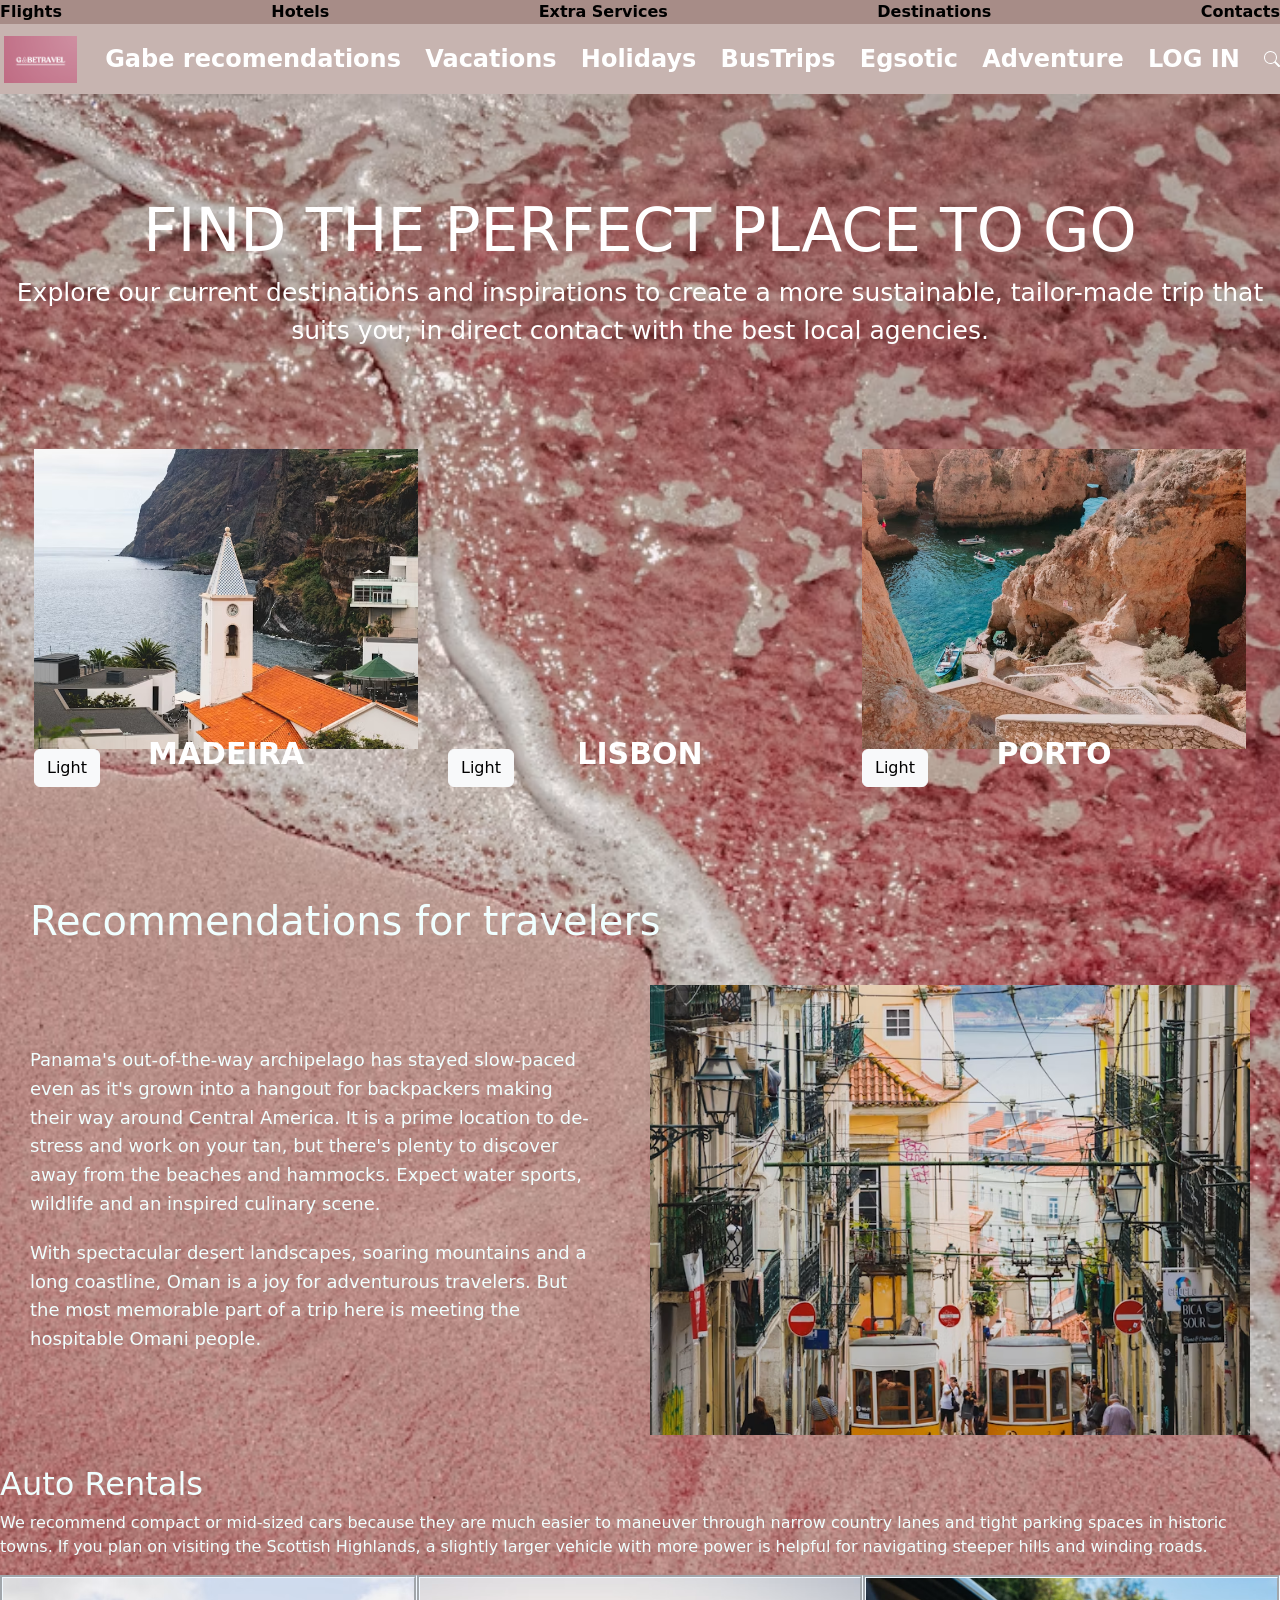
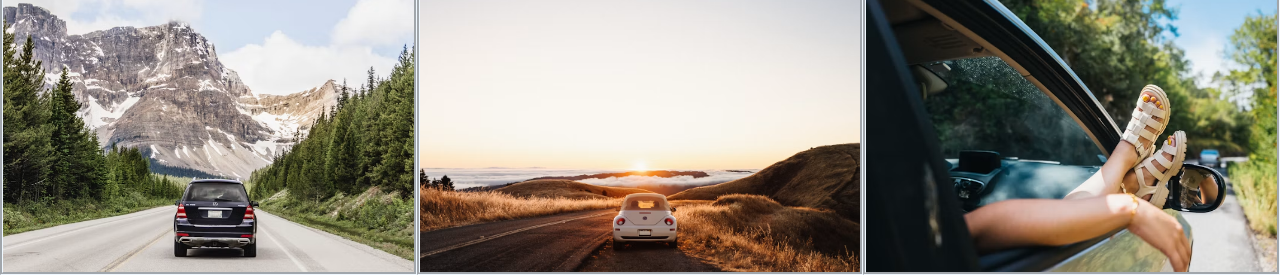
==== index.html @ c9b242aa "travel web" ====
<!DOCTYPE html>
<html lang="en">

<head>
    <meta charset="UTF-8">
    <meta name="viewport" content="width=device-width, initial-scale=1.0">

    <title>Document</title>

    <link rel="stylesheet" href="style.css">

    <link href="https://cdn.jsdelivr.net/npm/bootstrap@5.3.8/dist/css/bootstrap.min.css"
        rel="stylesheet"
        integrity="sha384-sRIl4kxILFvY47J16cr9ZwB07vP4J8+LH7qKQnuqkuIAvNWLzeN8tE5YBujZqJLB"
        crossorigin="anonymous">
</head>


<body>

    <!-- VIRŠUTINĖ JUOSTA -->
    <header>
        <div class="top-bar">
            <a href="#">Flights</a>
            <a href="#">Hotels</a>
            <a href="#">Extra Services</a>
            <a href="#">Destinations</a>
            <a href="#">Contacts</a>
        </div>
    </header>


    <!-- NAVIGACIJA -->
    <nav class="navigation">

        <a href="index.html">
            <img src="images/TravelLogo.png"
                alt="Logotipas GabeTravel"
                class="logotipas">
        </a>

        <a href="#">Gabe recomendations</a>
        <a href="#">Vacations</a>
        <a href="#">Holidays</a>
        <a href="#">BusTrips</a>
        <a href="#">Egsotic</a>
        <a href="#">Adventure</a>
        <a href="login.html">LOG IN</a>

        <svg xmlns="http://www.w3.org/2000/svg"
            width="16"
            height="16"
            fill="white"
            class="bi bi-search"
            viewBox="0 0 16 16">

            <path d="M11.742 10.344a6.5 6.5 0 1 0-1.397 1.398h-.001q.044.06.098.115l3.85 3.85a1 1 0 0 0 1.415-1.414l-3.85-3.85a1 1 0 0 0-.115-.1zM12 6.5a5.5 5.5 0 1 1-11 0 5.5 5.5 0 0 1 11 0" />

        </svg>

    </nav>


    <main>

        <!-- PAGRINDINIS TEKSTAS -->
        <div class="first_text">

            <h1>FIND THE PERFECT PLACE TO GO</h1>

            <p>
                Explore our current destinations and inspirations to create
                a more sustainable, tailor-made trip that suits you,
                in direct contact with the best local agencies.
            </p>

        </div>


        <!-- DESTINATIONS -->
        <div class="destinations">


            <!-- MADEIRA -->
            <div class="pic">

                <div class="image_box">

                    <img src="images/madeira.jpg" alt="Madeira">

                    <p class="pic_text">
                        MADEIRA
                    </p>

                </div>

                <button type="button" class="btn btn-light">
                    Light
                </button>

            </div>


            <!-- LISBON -->
            <div class="pic">

                <div class="image_box">

                    <iframe
                        src="https://www.youtube.com/embed/IelAh8CFAQM?si=Nivi1lLhihFVBzq_"
                        title="YouTube video player"
                        frameborder="0"
                        allow="accelerometer; autoplay; clipboard-write; encrypted-media; gyroscope; picture-in-picture; web-share"
                        referrerpolicy="strict-origin-when-cross-origin"
                        allowfullscreen>
                    </iframe>

                    <p class="pic_text">
                        LISBON
                    </p>

                </div>

                <button type="button" class="btn btn-light">
                    Light
                </button>

            </div>


            <!-- PORTO -->
            <div class="pic">

                <div class="image_box">

                    <img src="images/portugal.jpg" alt="Porto">

                    <p class="pic_text">
                        PORTO
                    </p>

                </div>

                <button type="button" class="btn btn-light">
                    Light
                </button>

            </div>

        </div>


        <!-- RECOMMENDATIONS -->
        <div class="recomendations">

            <h2>Recommendations for travelers</h2>

            <div class="recomendations_content">

                <div class="recomendations_text">

                    <p>
                        Panama's out-of-the-way archipelago has stayed slow-paced
                        even as it's grown into a hangout for backpackers making
                        their way around Central America. It is a prime location
                        to de-stress and work on your tan, but there's plenty to
                        discover away from the beaches and hammocks. Expect water
                        sports, wildlife and an inspired culinary scene.
                    </p>

                    <p>
                        With spectacular desert landscapes, soaring mountains
                        and a long coastline, Oman is a joy for adventurous
                        travelers. But the most memorable part of a trip here
                        is meeting the hospitable Omani people.
                    </p>

                </div>

                <img src="images/lisbon.jpg" alt="Lisbon">

            </div>

        </div>


        <!-- AUTO RENTALS -->
        <div class="autorent">

            <div class="autorent_text">

                <h2>Auto Rentals</h2>

                <p>
                    We recommend compact or mid-sized cars because they are
                    much easier to maneuver through narrow country lanes and
                    tight parking spaces in historic towns. If you plan on
                    visiting the Scottish Highlands, a slightly larger vehicle
                    with more power is helpful for navigating steeper hills
                    and winding roads.
                </p>

            </div>


            <div class="autorent_image">

                <img class="rentimg"
                    src="images/carr.jpg"
                    alt="Rental car">

                <img class="rentimg"
                    src="images/car2.jpg"
                    alt="Rental car">

                <img class="rentimg"
                    src="images/car 3.jpg"
                    alt="Rental car">

            </div>

        </div>

    </main>


    <!-- BOOTSTRAP JAVASCRIPT -->
    <script
        src="https://cdn.jsdelivr.net/npm/@popperjs/core@2.11.8/dist/umd/popper.min.js"
        integrity="sha384-I7E8VVD/ismYTF4hNIPjVp/Zjvgyol6VFvRkX/vR+Vc4jQkC+hVqc2pM8ODewa9r"
        crossorigin="anonymous">
    </script>

    <script
        src="https://cdn.jsdelivr.net/npm/bootstrap@5.3.8/dist/js/bootstrap.min.js"
        integrity="sha384-G/EV+4j2dNv+tEPo3++6LCgdCROaejBqfUeNjuKAiuXbjrxilcCdDz6ZAVfHWe1Y"
        crossorigin="anonymous">
    </script>

</body>

</html>
---- style.css ----
.top-bar {
  background-color: rgb(167, 140, 135);
  display: flex;
  justify-content: space-between;
}

.top-bar a {
  color: black;
  font-weight: 600;
  text-decoration: none;
}

.navigation {
  background-color: rgb(199, 180, 176);
  display: flex;
  justify-content: space-between;
  width: 100%;
  height: 70px;
  align-items: center;
}

.navigation a {
  color: white;
  font-weight: 600;
  text-decoration: none;
  font-size: 24px;
}

.navigation .logotipas {
  height: 55px;
  padding: 4px;
}

main {
  min-height: 1000px;
  position: relative;
  overflow: hidden;
  background-image: url("images/beach.jpg");
  background-size: cover;
  background-position: center;
  background-repeat: no-repeat;
}
main main::before {
  content: "";
  position: absolute;
  inset: 0;
  background-color: rgba(0, 0, 0, 0.2);
  z-index: 0;
}
main .first_text {
  position: relative;
  z-index: 2;
  text-align: center;
  padding-top: 100px;
}
main .first_text h1 {
  color: white;
  font-size: 60px;
}
main .first_text p {
  color: white;
  font-size: 25px;
}

.destinations {
  position: relative;
  z-index: 2;
  display: flex;
  justify-content: center;
  gap: 30px;
  margin-top: 100px;
}
.destinations .pic {
  position: relative;
  width: 30%;
  overflow: hidden;
}
.destinations .pic img, .destinations iframe {
  width: 100%;
  height: 300px;
  -o-object-fit: cover;
     object-fit: cover;
  display: block;
}
.destinations .pic_text {
  position: absolute;
  top: 90%;
  left: 50%;
  transform: translate(-50%, -50%);
  color: white;
  font-size: 30px;
  font-weight: bold;
  margin: 0;
}
.destinations .buttondest {
  color: azure;
}

.recomendations {
  padding: 30px;
  margin-top: 80px;
}
.recomendations h2 {
  font-size: 40px;
  margin-bottom: 40px;
  color: azure;
}
.recomendations .recomendations_content {
  display: flex;
  align-items: center;
  gap: 60px;
}
.recomendations .recomendations_content .recomendations_text {
  flex: 1;
}
.recomendations .recomendations_content .recomendations_text p {
  font-size: 18px;
  line-height: 1.6;
  margin-bottom: 20px;
  color: azure;
}
.recomendations .recomendations_content img {
  width: 600px;
  height: 450px;
  -o-object-fit: cover;
     object-fit: cover;
}

.autorent {
  display: flex;
  flex-direction: column;
}
.autorent .autorent_image {
  display: flex;
}
.autorent .rentimg {
  width: 100%;
  height: 300px;
  -o-object-fit: cover;
     object-fit: cover;
  display: block;
  border-color: aliceblue;
  border-style: groove;
}
.autorent .autorent_text {
  color: azure;
}/*# sourceMappingURL=style.css.map */
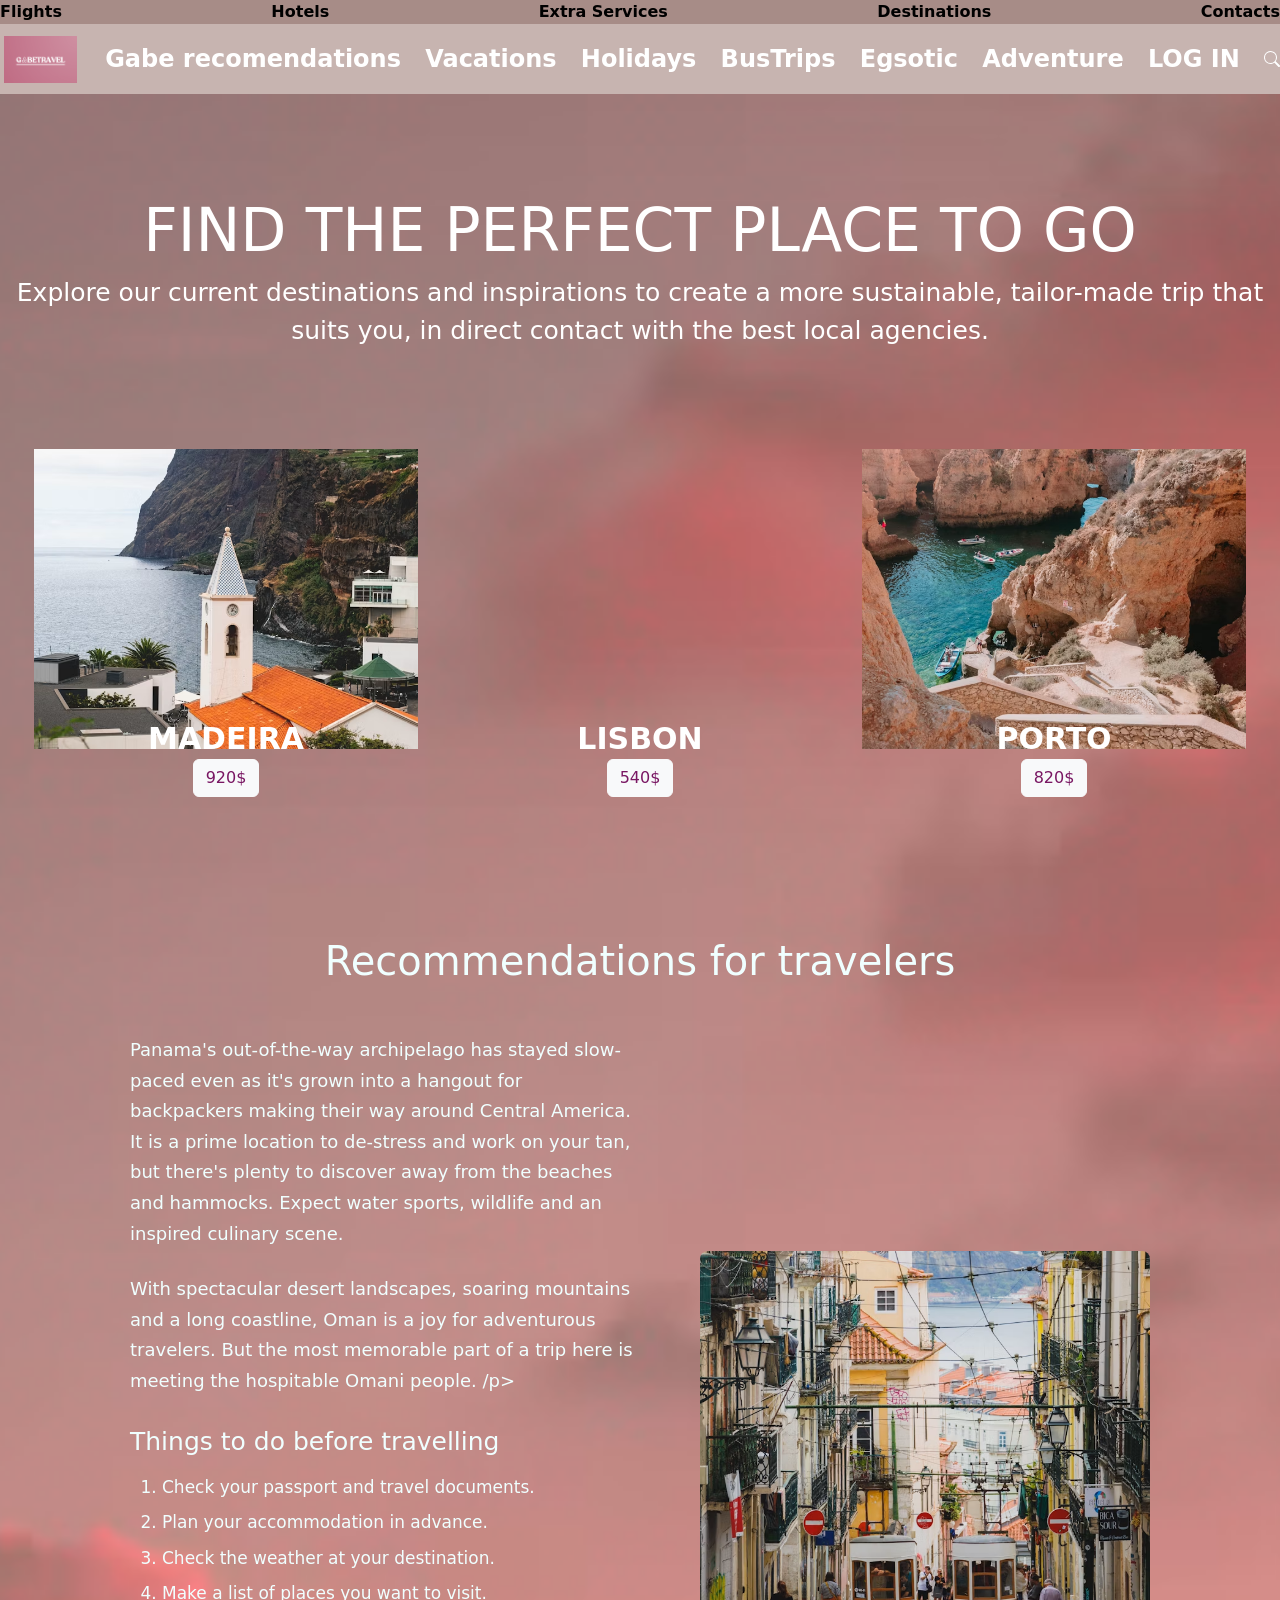
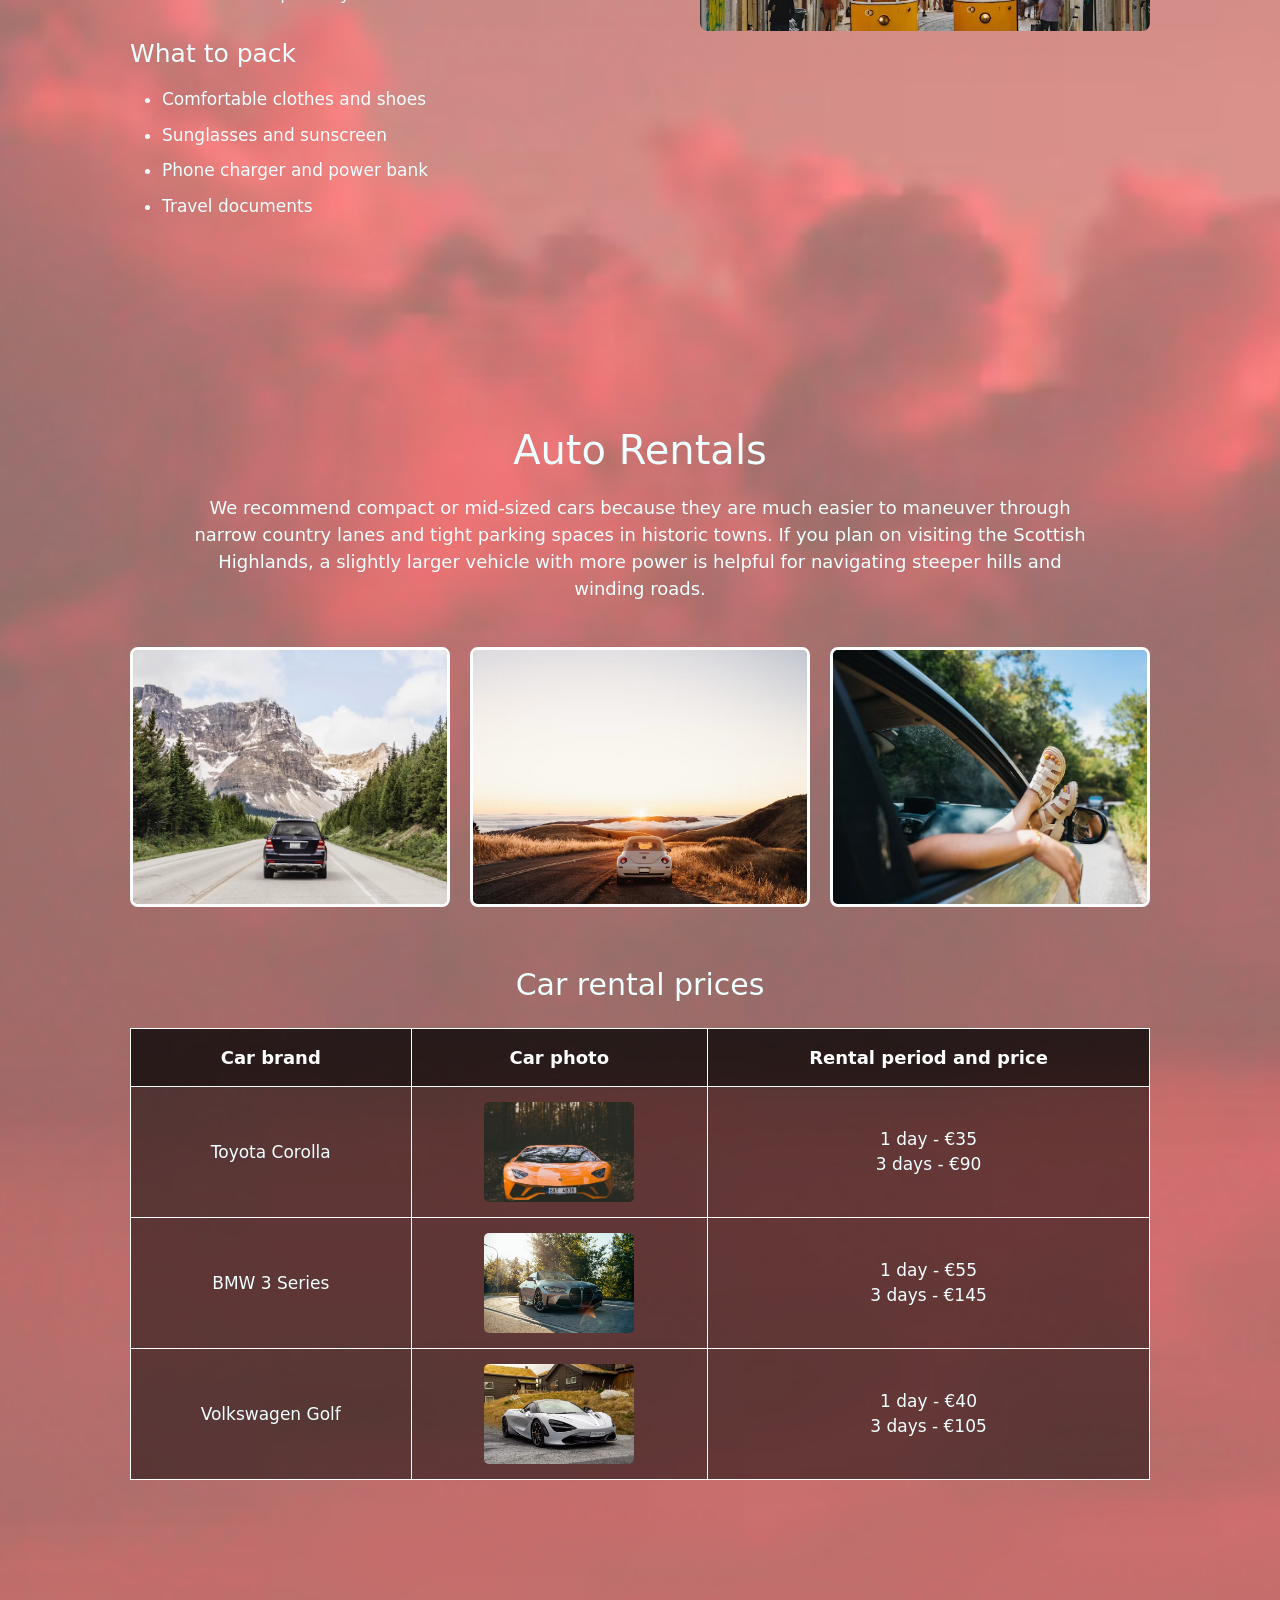
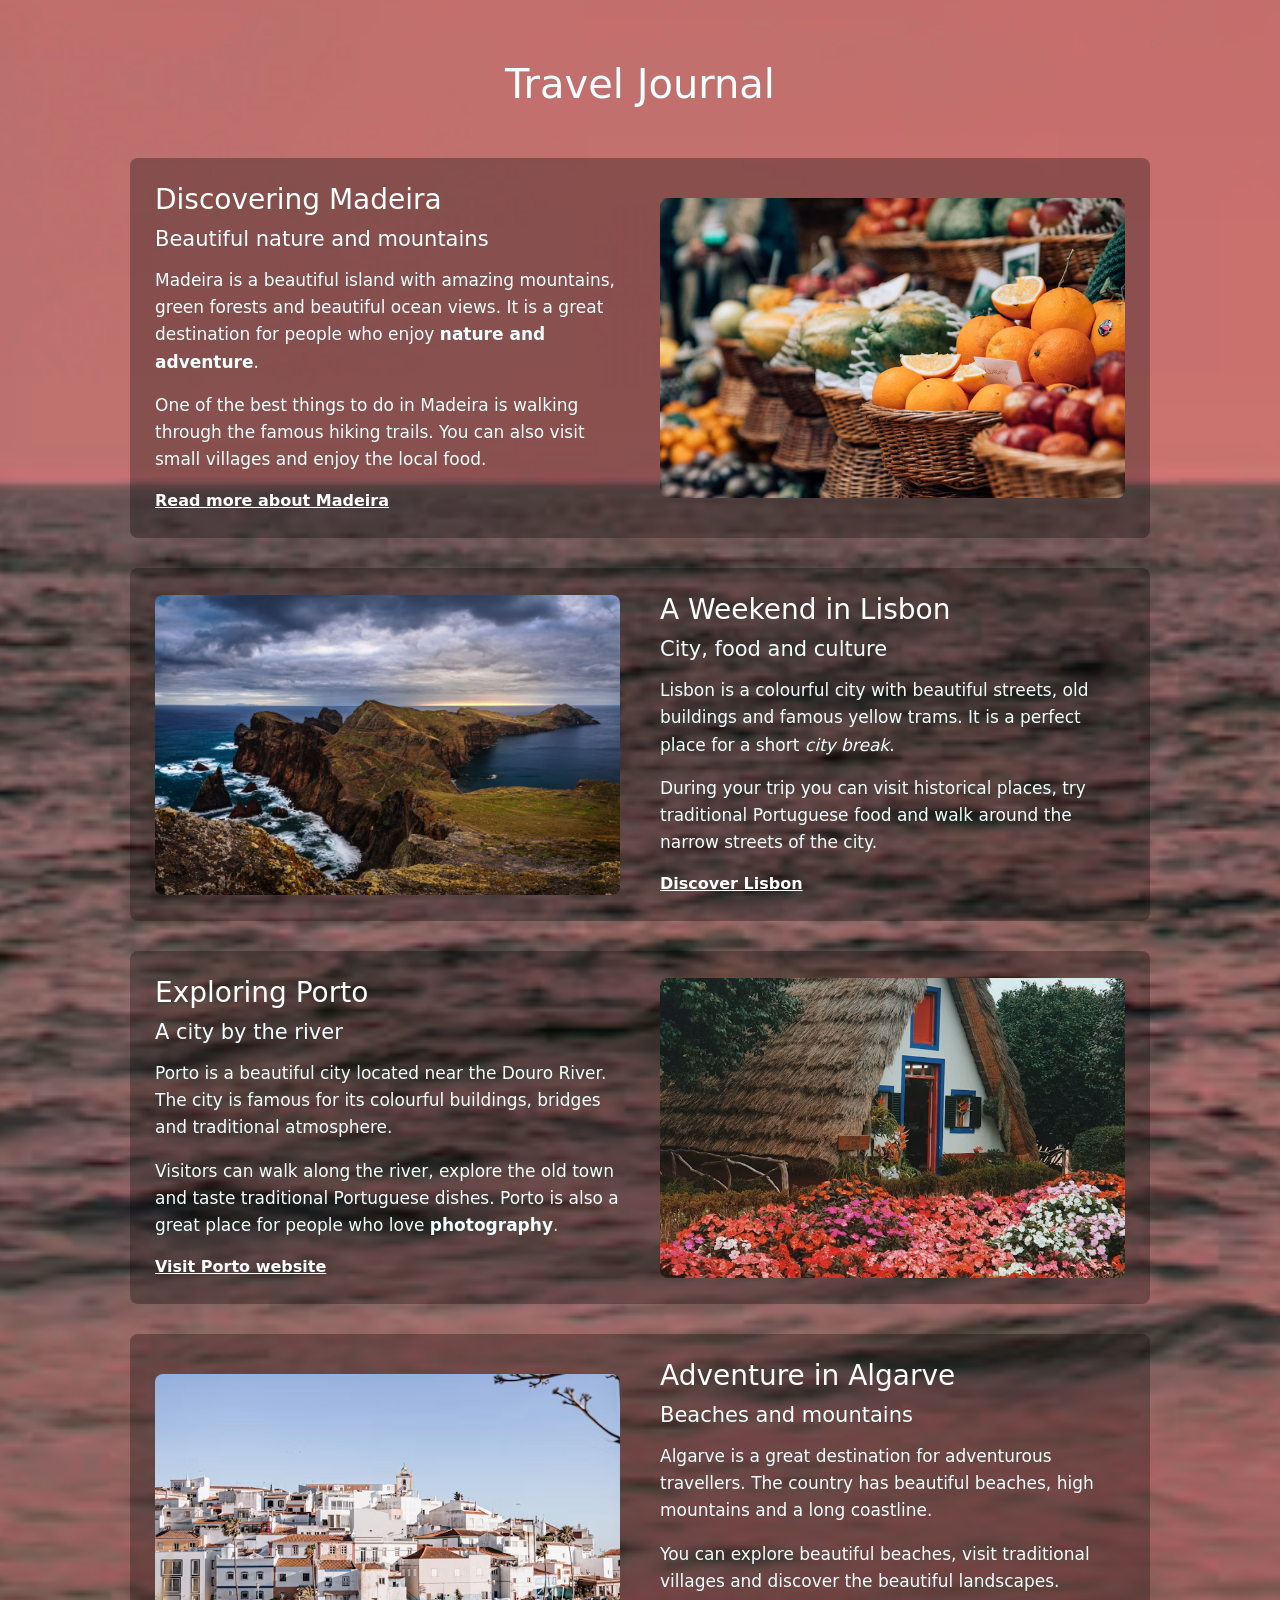
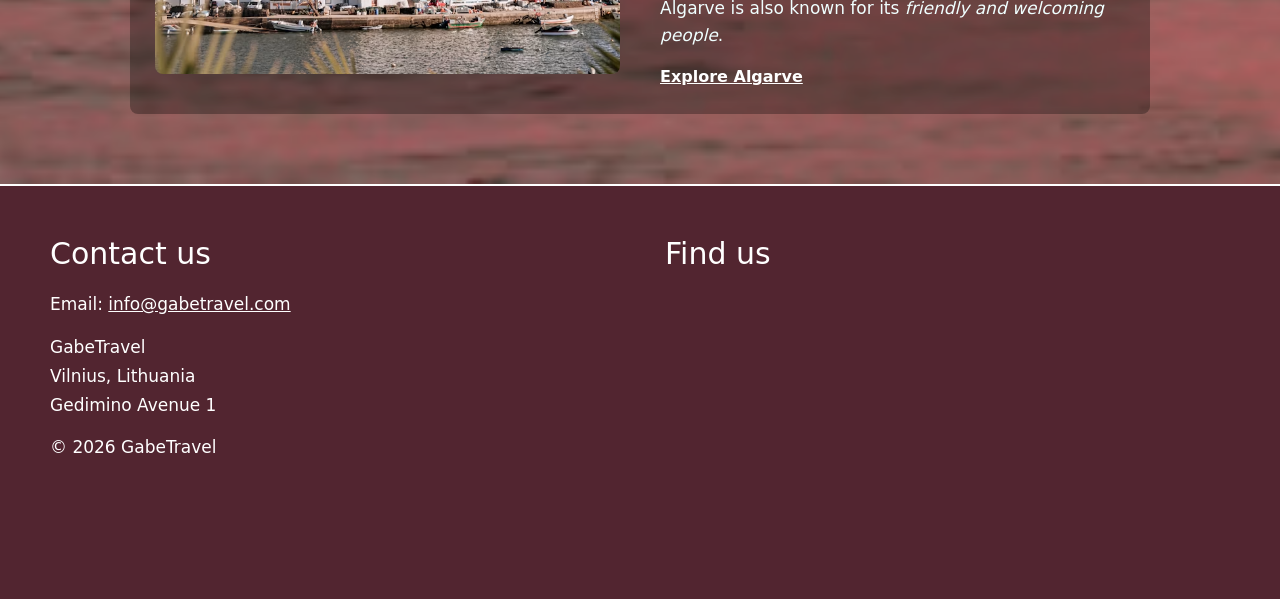
==== commit 13cf332d: "new project traver" ====
--- a/index.html
+++ b/index.html
@@ -1,24 +1,17 @@
 <!DOCTYPE html>
 <html lang="en">
-
 <head>
     <meta charset="UTF-8">
     <meta name="viewport" content="width=device-width, initial-scale=1.0">
-
     <title>Document</title>
-
     <link rel="stylesheet" href="style.css">
-
     <link href="https://cdn.jsdelivr.net/npm/bootstrap@5.3.8/dist/css/bootstrap.min.css"
         rel="stylesheet"
         integrity="sha384-sRIl4kxILFvY47J16cr9ZwB07vP4J8+LH7qKQnuqkuIAvNWLzeN8tE5YBujZqJLB"
         crossorigin="anonymous">
 </head>
 
-
 <body>
-
-    <!-- VIRŠUTINĖ JUOSTA -->
     <header>
         <div class="top-bar">
             <a href="#">Flights</a>
@@ -29,10 +22,7 @@
         </div>
     </header>
 
-
-    <!-- NAVIGACIJA -->
     <nav class="navigation">
-
         <a href="index.html">
             <img src="images/TravelLogo.png"
                 alt="Logotipas GabeTravel"
@@ -55,57 +45,34 @@
             viewBox="0 0 16 16">
 
             <path d="M11.742 10.344a6.5 6.5 0 1 0-1.397 1.398h-.001q.044.06.098.115l3.85 3.85a1 1 0 0 0 1.415-1.414l-3.85-3.85a1 1 0 0 0-.115-.1zM12 6.5a5.5 5.5 0 1 1-11 0 5.5 5.5 0 0 1 11 0" />
-
         </svg>
-
     </nav>
-
-
     <main>
-
-        <!-- PAGRINDINIS TEKSTAS -->
         <div class="first_text">
-
             <h1>FIND THE PERFECT PLACE TO GO</h1>
-
             <p>
                 Explore our current destinations and inspirations to create
                 a more sustainable, tailor-made trip that suits you,
                 in direct contact with the best local agencies.
             </p>
-
-        </div>
-
+        </div>
 
         <!-- DESTINATIONS -->
         <div class="destinations">
-
-
             <!-- MADEIRA -->
             <div class="pic">
-
                 <div class="image_box">
-
                     <img src="images/madeira.jpg" alt="Madeira">
-
-                    <p class="pic_text">
-                        MADEIRA
-                    </p>
-
+                    <p class="pic_text">MADEIRA</p>
                 </div>
-
                 <button type="button" class="btn btn-light">
-                    Light
+                    920$
                 </button>
-
             </div>
-
 
             <!-- LISBON -->
             <div class="pic">
-
                 <div class="image_box">
-
                     <iframe
                         src="https://www.youtube.com/embed/IelAh8CFAQM?si=Nivi1lLhihFVBzq_"
                         title="YouTube video player"
@@ -118,113 +85,239 @@
                     <p class="pic_text">
                         LISBON
                     </p>
-
                 </div>
-
                 <button type="button" class="btn btn-light">
-                    Light
+                    540$
                 </button>
-
             </div>
-
 
             <!-- PORTO -->
             <div class="pic">
-
                 <div class="image_box">
-
                     <img src="images/portugal.jpg" alt="Porto">
-
-                    <p class="pic_text">
-                        PORTO
-                    </p>
-
+                    <p class="pic_text">PORTO</p>
                 </div>
-
                 <button type="button" class="btn btn-light">
-                    Light
+                    820$
                 </button>
-
             </div>
-
-        </div>
-
-
-        <!-- RECOMMENDATIONS -->
+        </div>
+
         <div class="recomendations">
-
             <h2>Recommendations for travelers</h2>
-
-            <div class="recomendations_content">
-
-                <div class="recomendations_text">
-
-                    <p>
-                        Panama's out-of-the-way archipelago has stayed slow-paced
-                        even as it's grown into a hangout for backpackers making
-                        their way around Central America. It is a prime location
-                        to de-stress and work on your tan, but there's plenty to
-                        discover away from the beaches and hammocks. Expect water
-                        sports, wildlife and an inspired culinary scene.
-                    </p>
-
-                    <p>
-                        With spectacular desert landscapes, soaring mountains
-                        and a long coastline, Oman is a joy for adventurous
-                        travelers. But the most memorable part of a trip here
-                        is meeting the hospitable Omani people.
-                    </p>
-
-                </div>
-
+                <div class="recomendations_content">
+                    <div class="recomendations_text">
+                        <p>
+                            Panama's out-of-the-way archipelago has stayed slow-paced
+                            even as it's grown into a hangout for backpackers making
+                            their way around Central America. It is a prime location
+                            to de-stress and work on your tan, but there's plenty to
+                            discover away from the beaches and hammocks. Expect water
+                            sports, wildlife and an inspired culinary scene.
+                        </p>
+                        <p>
+                            With spectacular desert landscapes, soaring mountains
+                            and a long coastline, Oman is a joy for adventurous
+                            travelers. But the most memorable part of a trip here
+                            is meeting the hospitable Omani people.
+                        /p>
+
+                    <h3>Things to do before travelling</h3>
+                        <ol>
+                            <li>Check your passport and travel documents.</li>
+                            <li>Plan your accommodation in advance.</li>
+                            <li>Check the weather at your destination.</li>
+                            <li>Make a list of places you want to visit.</li>
+                        </ol>
+
+                    <h3>What to pack</h3>
+                        <ul>
+                            <li>Comfortable clothes and shoes</li>
+                            <li>Sunglasses and sunscreen</li>
+                            <li>Phone charger and power bank</li>
+                            <li>Travel documents</li>
+                        </ul>
+                    </div>
                 <img src="images/lisbon.jpg" alt="Lisbon">
-
             </div>
-
-        </div>
-
-
-        <!-- AUTO RENTALS -->
-        <div class="autorent">
-
-            <div class="autorent_text">
-
-                <h2>Auto Rentals</h2>
-
-                <p>
-                    We recommend compact or mid-sized cars because they are
-                    much easier to maneuver through narrow country lanes and
-                    tight parking spaces in historic towns. If you plan on
-                    visiting the Scottish Highlands, a slightly larger vehicle
-                    with more power is helpful for navigating steeper hills
-                    and winding roads.
-                </p>
-
-            </div>
-
-
-            <div class="autorent_image">
-
-                <img class="rentimg"
-                    src="images/carr.jpg"
-                    alt="Rental car">
-
-                <img class="rentimg"
-                    src="images/car2.jpg"
-                    alt="Rental car">
-
-                <img class="rentimg"
-                    src="images/car 3.jpg"
-                    alt="Rental car">
-
-            </div>
-
-        </div>
-
-    </main>
-
-
-    <!-- BOOTSTRAP JAVASCRIPT -->
+        </div>
+
+     <!-- AUTO RENTALS -->
+<div class="autorent">
+    <div class="autorent_text">
+        <h2>Auto Rentals</h2>
+            <p>
+                We recommend compact or mid-sized cars because they are
+                much easier to maneuver through narrow country lanes and
+                tight parking spaces in historic towns. If you plan on
+                visiting the Scottish Highlands, a slightly larger vehicle
+                with more power is helpful for navigating steeper hills
+                and winding roads.
+            </p>
+        </div>
+
+    <!-- AUTOfoto -->
+    <div class="autorent_image">
+        <img class="rentimg"
+            src="images/carr.jpg"
+            alt="Toyota Corolla">
+
+        <img class="rentimg"
+            src="images/car2.jpg"
+            alt="BMW 3 Series">
+
+        <img class="rentimg"
+            src="images/car 3.jpg"
+            alt="Volkswagen Golf">
+    </div>
+
+
+    <!-- Tables-->
+    <div class="car_table">
+        <h3>Car rental prices</h3>
+            <table>
+                <thead>
+                    <tr>
+                        <th>Car brand</th>
+                        <th>Car photo</th>
+                        <th>Rental period and price</th>
+                    </tr>
+                </thead>
+                <tbody>
+                    <tr>
+                        <td>Toyota Corolla</td>
+                        <td>
+                            <img src="images/car4.avif"
+                            alt="Toyota Corolla">
+                        </td>
+                        <td>
+                            1 day - €35<br>
+                            3 days - €90
+                        </td>
+                    </tr>
+                    <tr>
+                        <td>BMW 3 Series</td>
+                    <td>
+                        <img src="images/car2.avif"
+                            alt="BMW 3 Series">
+                    </td>
+                    <td>
+                        1 day - €55<br>
+                        3 days - €145
+                    </td>
+                </tr>
+                <tr>
+                    <td>Volkswagen Golf</td>
+                    <td>
+                        <img src="images/car1.jpg"
+                            alt="Volkswagen Golf">
+                    </td>
+                    <td>
+                        1 day - €40<br>
+                        3 days - €105
+                    </td>
+                </tr>
+            </tbody>
+        </table>
+    </div>
+</div>
+
+<!-- journaltrvl -->
+<section class="travel_journal">
+    <h2>Travel Journal</h2>
+    <!-- ART1 -->
+    <article class="journal_article">
+
+        <div class="journal_text">
+            <h3>Discovering Madeira</h3>
+            <h4>Beautiful nature and mountains</h4>
+            <p>
+                Madeira is a beautiful island with amazing mountains,
+                green forests and beautiful ocean views. It is a great
+                destination for people who enjoy <strong>nature and adventure</strong>.
+            </p>
+            <p>
+                One of the best things to do in Madeira is walking through
+                the famous hiking trails. You can also visit small villages
+                and enjoy the local food.
+            </p>
+            <a href="https://visitmadeira.com/" target="_blank">
+                Read more about Madeira
+            </a>
+        </div>
+        <img src="images/MADR4.avif" alt="Madeira">
+    </article>
+
+
+    <!-- ART2 -->
+    <article class="journal_article">
+        <div class="journal_text">
+            <h3>A Weekend in Lisbon</h3>
+            <h4>City, food and culture</h4>
+            <p>
+                Lisbon is a colourful city with beautiful streets,
+                old buildings and famous yellow trams. It is a perfect
+                place for a short <em>city break</em>.
+            </p>
+            <p>
+                During your trip you can visit historical places,
+                try traditional Portuguese food and walk around
+                the narrow streets of the city.
+            </p>
+            <a href="https://www.visitlisboa.com/" target="_blank">
+                Discover Lisbon
+            </a>
+        </div>
+        <img src="images/MADR3.avif" alt="Lisbon">
+    </article>
+
+
+    <!-- ART3 -->
+    <article class="journal_article">
+        <div class="journal_text">
+            <h3>Exploring Porto</h3>
+            <h4>A city by the river</h4>
+            <p>
+                Porto is a beautiful city located near the Douro River.
+                The city is famous for its colourful buildings,
+                bridges and traditional atmosphere.
+            </p>
+            <p>
+                Visitors can walk along the river, explore the old town
+                and taste traditional Portuguese dishes. Porto is also
+                a great place for people who love <strong>photography</strong>.
+            </p>
+            <a href="https://visitporto.travel/" target="_blank">
+                Visit Porto website
+            </a>
+        </div>
+        <img src="images/MADR2.avif" alt="Porto">
+    </article>
+
+
+    <!-- ART4 -->
+    <article class="journal_article">
+        <div class="journal_text">
+            <h3>Adventure in Algarve</h3>
+            <h4>Beaches and mountains</h4>
+            <p>
+                Algarve is a great destination for adventurous travellers.
+                The country has beautiful beaches, high mountains
+                and a long coastline.
+            </p>
+            <p>
+                You can explore beautiful beaches, visit traditional villages
+                and discover the beautiful landscapes. Algarve is also known
+                for its <em>friendly and welcoming people</em>.
+            </p>
+            <a href="https://www.visitportugal.com/" target="_blank">
+                Explore Algarve
+            </a>
+        </div>
+        <img src="images/algav.jpg" alt="Algarve">
+    </article>
+</section>
+</main>
     <script
         src="https://cdn.jsdelivr.net/npm/@popperjs/core@2.11.8/dist/umd/popper.min.js"
         integrity="sha384-I7E8VVD/ismYTF4hNIPjVp/Zjvgyol6VFvRkX/vR+Vc4jQkC+hVqc2pM8ODewa9r"
@@ -238,5 +331,35 @@
     </script>
 
 </body>
-
+<footer class="footer">
+    <div class="footer_contacts">
+        <h2>Contact us</h2>
+        <p>
+            Email:
+            <a href="mailto:info@gabetravel.com">
+                info@gabetravel.com
+            </a>
+        </p>
+        <address>
+            GabeTravel<br>
+            Vilnius, Lithuania<br>
+            Gedimino Avenue 1
+        </address>
+        <p>
+            &copy; 2026 GabeTravel
+        </p>
+    </div>
+
+    <div class="footer_map">
+        <h2>Find us</h2>
+        <iframe
+            src="https://www.google.com/maps?q=Gedimino+Avenue+1,+Vilnius,+Lithuania&output=embed"
+            width="400"
+            height="250"
+            style="border:0;"
+            allowfullscreen=""
+            loading="lazy">
+        </iframe>
+    </div>
+</footer>
 </html>
--- a/style.css
+++ b/style.css
@@ -1,3 +1,7 @@
+.bodyBlog {
+  background-color: rgb(207, 126, 164);
+}
+
 .top-bar {
   background-color: rgb(167, 140, 135);
   display: flex;
@@ -35,7 +39,7 @@
   min-height: 1000px;
   position: relative;
   overflow: hidden;
-  background-image: url("images/beach.jpg");
+  background-image: url("images/back.444.jpg");
   background-size: cover;
   background-position: center;
   background-repeat: no-repeat;
@@ -62,6 +66,17 @@
   font-size: 25px;
 }
 
+.pic {
+  position: relative;
+  width: 30%;
+  overflow: hidden;
+}
+.pic button {
+  display: block;
+  margin: 10px auto 0;
+  color: rgb(121, 23, 99);
+}
+
 .destinations {
   position: relative;
   z-index: 2;
@@ -84,7 +99,7 @@
 }
 .destinations .pic_text {
   position: absolute;
-  top: 90%;
+  top: 83%;
   left: 50%;
   transform: translate(-50%, -50%);
   color: white;
@@ -97,13 +112,15 @@
 }
 
 .recomendations {
-  padding: 30px;
-  margin-top: 80px;
+  max-width: 1100px;
+  margin: 100px auto 0;
+  padding: 40px;
 }
 .recomendations h2 {
+  color: azure;
   font-size: 40px;
-  margin-bottom: 40px;
-  color: azure;
+  text-align: center;
+  margin-bottom: 50px;
 }
 .recomendations .recomendations_content {
   display: flex;
@@ -114,34 +131,308 @@
   flex: 1;
 }
 .recomendations .recomendations_content .recomendations_text p {
+  color: azure;
   font-size: 18px;
+  line-height: 1.7;
+  margin-bottom: 25px;
+}
+.recomendations .recomendations_content .recomendations_text h3 {
+  color: azure;
+  font-size: 25px;
+  margin-top: 30px;
+  margin-bottom: 15px;
+}
+.recomendations .recomendations_content .recomendations_text ol,
+.recomendations .recomendations_content .recomendations_text ul {
+  color: azure;
+  font-size: 17px;
+  line-height: 1.8;
+  margin-bottom: 25px;
+}
+.recomendations .recomendations_content .recomendations_text li {
+  margin-bottom: 5px;
+}
+.recomendations .recomendations_content img {
+  width: 450px;
+  height: 380px;
+  -o-object-fit: cover;
+     object-fit: cover;
+  border-radius: 8px;
+}
+
+.autorent {
+  max-width: 1100px;
+  margin: 100px auto 0;
+  padding: 40px;
+}
+.autorent .autorent_text {
+  color: azure;
+  text-align: center;
+}
+.autorent .autorent_text h2 {
+  font-size: 40px;
+  margin-bottom: 20px;
+}
+.autorent .autorent_text p {
+  max-width: 900px;
+  margin: 0 auto 45px;
+  font-size: 18px;
+}
+.autorent .autorent_image {
+  display: flex;
+  gap: 20px;
+  margin-bottom: 60px;
+}
+.autorent .rentimg {
+  width: 33.33%;
+  height: 260px;
+  -o-object-fit: cover;
+     object-fit: cover;
+  border: 3px solid white;
+  border-radius: 8px;
+}
+.autorent .car_table h3 {
+  color: azure;
+  font-size: 30px;
+  text-align: center;
+  margin-bottom: 25px;
+}
+.autorent .car_table table {
+  width: 100%;
+  border-collapse: collapse;
+  background-color: rgba(0, 0, 0, 0.5);
+}
+.autorent .car_table th {
+  color: white;
+  background-color: rgba(0, 0, 0, 0.5);
+  font-size: 18px;
+  padding: 15px;
+  text-align: center;
+  border: 1px solid white;
+}
+.autorent .car_table td {
+  color: azure;
+  font-size: 17px;
+  padding: 15px;
+  text-align: center;
+  border: 1px solid white;
+}
+.autorent .car_table td img {
+  width: 150px;
+  height: 100px;
+  -o-object-fit: cover;
+     object-fit: cover;
+  border-radius: 5px;
+}
+
+.travel_journal {
+  max-width: 1100px;
+  margin: 100px auto 0;
+  padding: 40px;
+}
+.travel_journal h2 {
+  color: azure;
+  font-size: 40px;
+  text-align: center;
+  margin-bottom: 50px;
+}
+.travel_journal .journal_article {
+  display: flex;
+  align-items: center;
+  gap: 40px;
+  background-color: rgba(0, 0, 0, 0.3);
+  padding: 25px;
+  margin-bottom: 30px;
+  border-radius: 8px;
+}
+.travel_journal .journal_article .journal_text {
+  width: 50%;
+}
+.travel_journal .journal_article .journal_text h3 {
+  color: white;
+  font-size: 28px;
+  margin-bottom: 10px;
+}
+.travel_journal .journal_article .journal_text h4 {
+  color: azure;
+  font-size: 21px;
+  margin-bottom: 15px;
+}
+.travel_journal .journal_article .journal_text p {
+  color: azure;
+  font-size: 17px;
   line-height: 1.6;
+}
+.travel_journal .journal_article .journal_text a {
+  color: white;
+  font-weight: bold;
+}
+.travel_journal .journal_article img {
+  width: 50%;
+  height: 300px;
+  -o-object-fit: cover;
+     object-fit: cover;
+  border-radius: 8px;
+}
+.travel_journal .journal_article:nth-child(2),
+.travel_journal .journal_article:nth-child(4) {
+  flex-direction: row;
+}
+.travel_journal .journal_article:nth-child(3),
+.travel_journal .journal_article:nth-child(5) {
+  flex-direction: row-reverse;
+}
+
+.login_page {
+  width: 500px;
+  margin: 80px auto;
+  padding: 40px;
+  background-image: url("images/back999.jpg");
+  background-size: cover;
+  background-position: center;
+  border-radius: 10px;
+}
+.login_page .login_page {
+  background-color: aqua;
+}
+.login_page h1 {
+  color: white;
+  text-align: center;
+  font-size: 40px;
+  margin-bottom: 35px;
+}
+.login_page form {
+  display: flex;
+  flex-direction: column;
+}
+.login_page label {
+  color: white;
+  font-size: 18px;
+  margin-bottom: 8px;
+}
+.login_page input {
+  padding: 12px;
   margin-bottom: 20px;
-  color: azure;
-}
-.recomendations .recomendations_content img {
-  width: 600px;
-  height: 450px;
-  -o-object-fit: cover;
-     object-fit: cover;
-}
-
-.autorent {
-  display: flex;
-  flex-direction: column;
-}
-.autorent .autorent_image {
-  display: flex;
-}
-.autorent .rentimg {
+  border: none;
+  border-radius: 5px;
+  font-size: 16px;
+}
+.login_page button {
+  padding: 12px;
+  margin-top: 10px;
+  background-color: rgb(167, 140, 135);
+  color: black;
+  border: none;
+  border-radius: 5px;
+  font-size: 18px;
+  font-weight: bold;
+  cursor: pointer;
+}
+.login_page button:hover {
+  background-color: lightgray;
+}
+
+.personal_blog {
+  max-width: 1100px;
+  margin: 80px auto;
+  padding: 40px;
+}
+.personal_blog h1 {
+  color: white;
+  text-align: center;
+  font-size: 40px;
+  margin-bottom: 50px;
+}
+.personal_blog .blog_article {
+  background-color: rgba(0, 0, 0, 0.3);
+  padding: 25px;
+  margin-bottom: 30px;
+  border-radius: 10px;
+}
+.personal_blog .blog_article img {
   width: 100%;
-  height: 300px;
-  -o-object-fit: cover;
-     object-fit: cover;
-  display: block;
-  border-color: aliceblue;
-  border-style: groove;
-}
-.autorent .autorent_text {
-  color: azure;
+  height: 250px;
+  -o-object-fit: cover;
+     object-fit: cover;
+  border-radius: 8px;
+}
+.personal_blog .blog_article h2 {
+  color: white;
+  font-size: 28px;
+  margin-top: 20px;
+}
+.personal_blog .blog_article p {
+  color: white;
+  font-size: 17px;
+  line-height: 1.6;
+}
+.personal_blog .blog_article .read_more {
+  display: inline-block;
+  padding: 10px 20px;
+  background-color: white;
+  color: black;
+  text-decoration: none;
+  font-weight: bold;
+  border-radius: 5px;
+}
+.personal_blog .blog_article .read_more:hover {
+  background-color: lightgray;
+}
+.personal_blog .blog_gallery {
+  margin-top: 60px;
+}
+.personal_blog .blog_gallery h2 {
+  color: white;
+  text-align: center;
+  font-size: 35px;
+  margin-bottom: 30px;
+}
+.personal_blog .blog_gallery img {
+  width: 30%;
+  height: 200px;
+  -o-object-fit: cover;
+     object-fit: cover;
+  margin: 10px;
+  border-radius: 8px;
+}
+
+.footer {
+  display: flex;
+  justify-content: space-between;
+  gap: 50px;
+  padding: 50px;
+  margin-top: 2px;
+  background-color: rgb(82, 37, 48);
+  color: white;
+}
+.footer .footer_contacts {
+  width: 50%;
+}
+.footer .footer_contacts h2 {
+  font-size: 30px;
+  margin-bottom: 20px;
+}
+.footer .footer_contacts p {
+  font-size: 17px;
+  margin-bottom: 15px;
+}
+.footer .footer_contacts a {
+  color: white;
+}
+.footer .footer_contacts address {
+  font-size: 17px;
+  line-height: 1.7;
+  font-style: normal;
+}
+.footer .footer_map {
+  width: 50%;
+}
+.footer .footer_map h2 {
+  font-size: 30px;
+  margin-bottom: 20px;
+}
+.footer .footer_map iframe {
+  width: 100%;
+  max-width: 400px;
+  border-radius: 8px;
 }/*# sourceMappingURL=style.css.map */
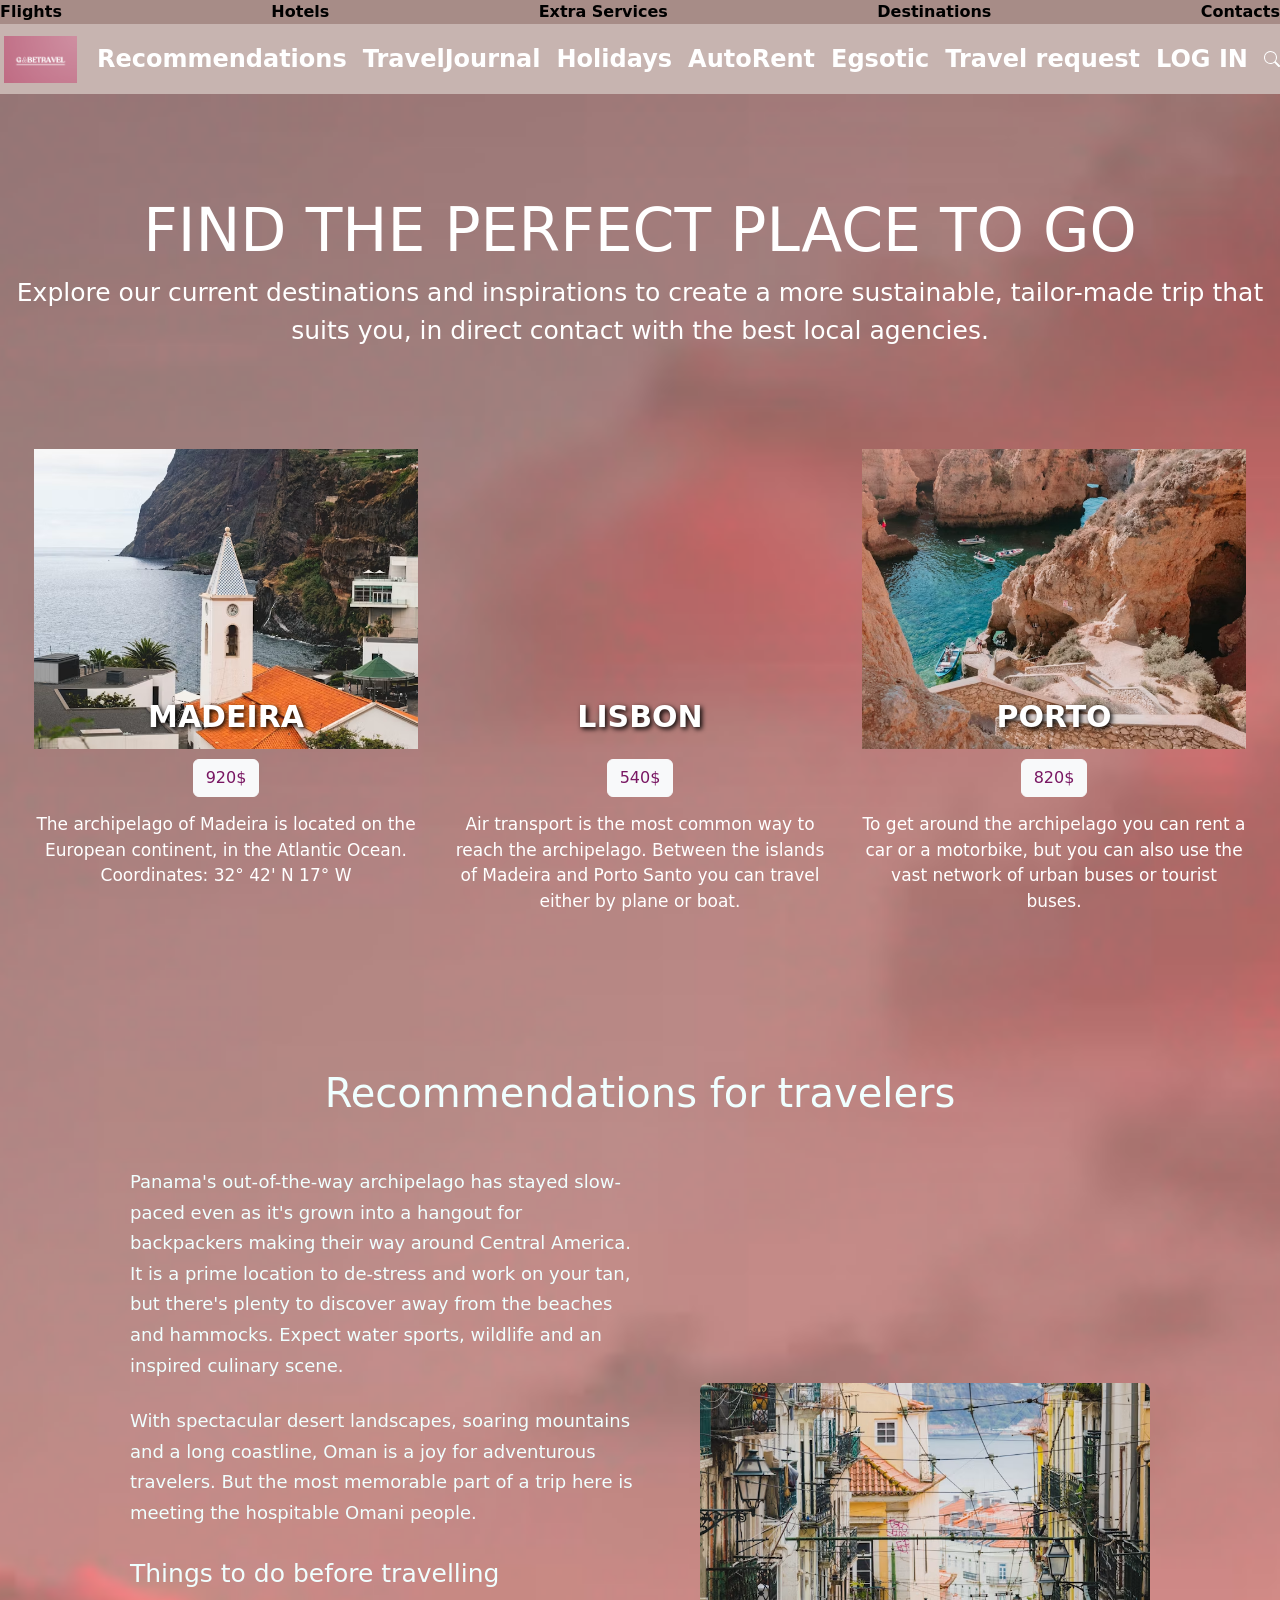
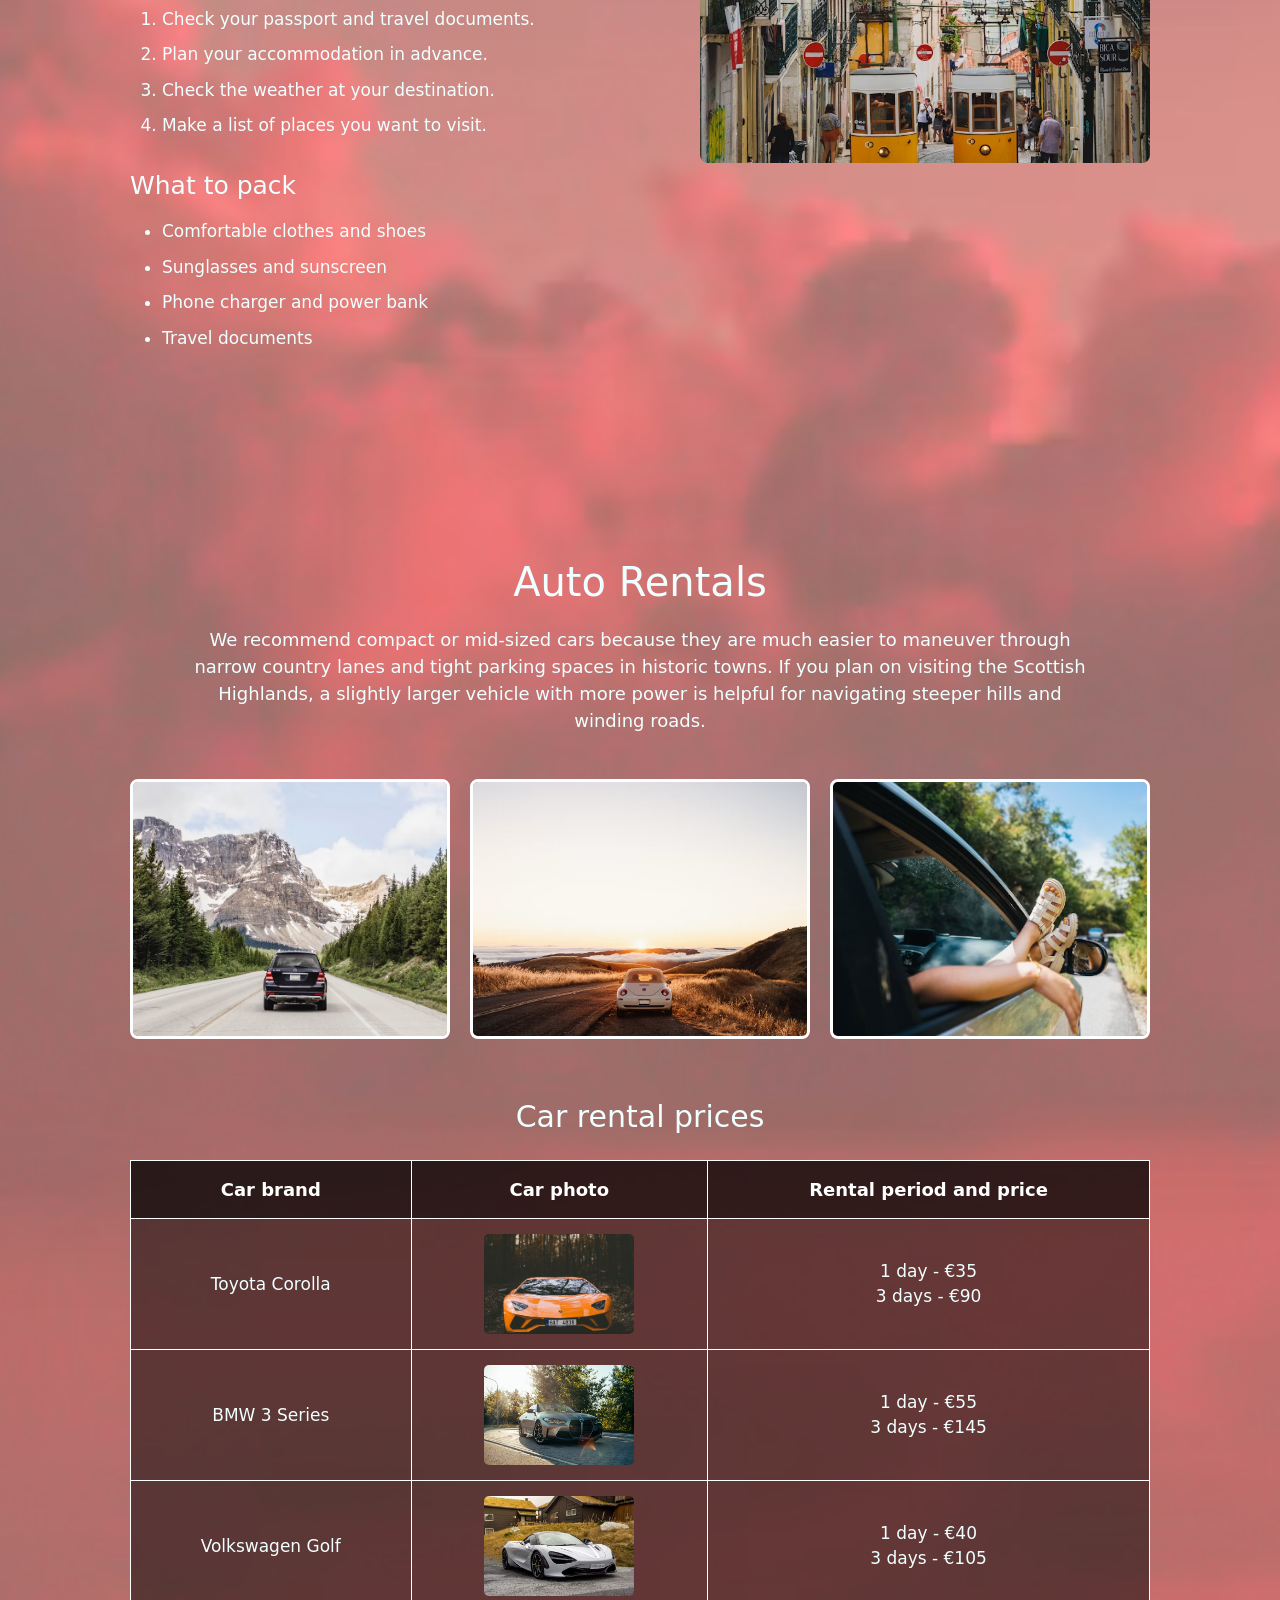
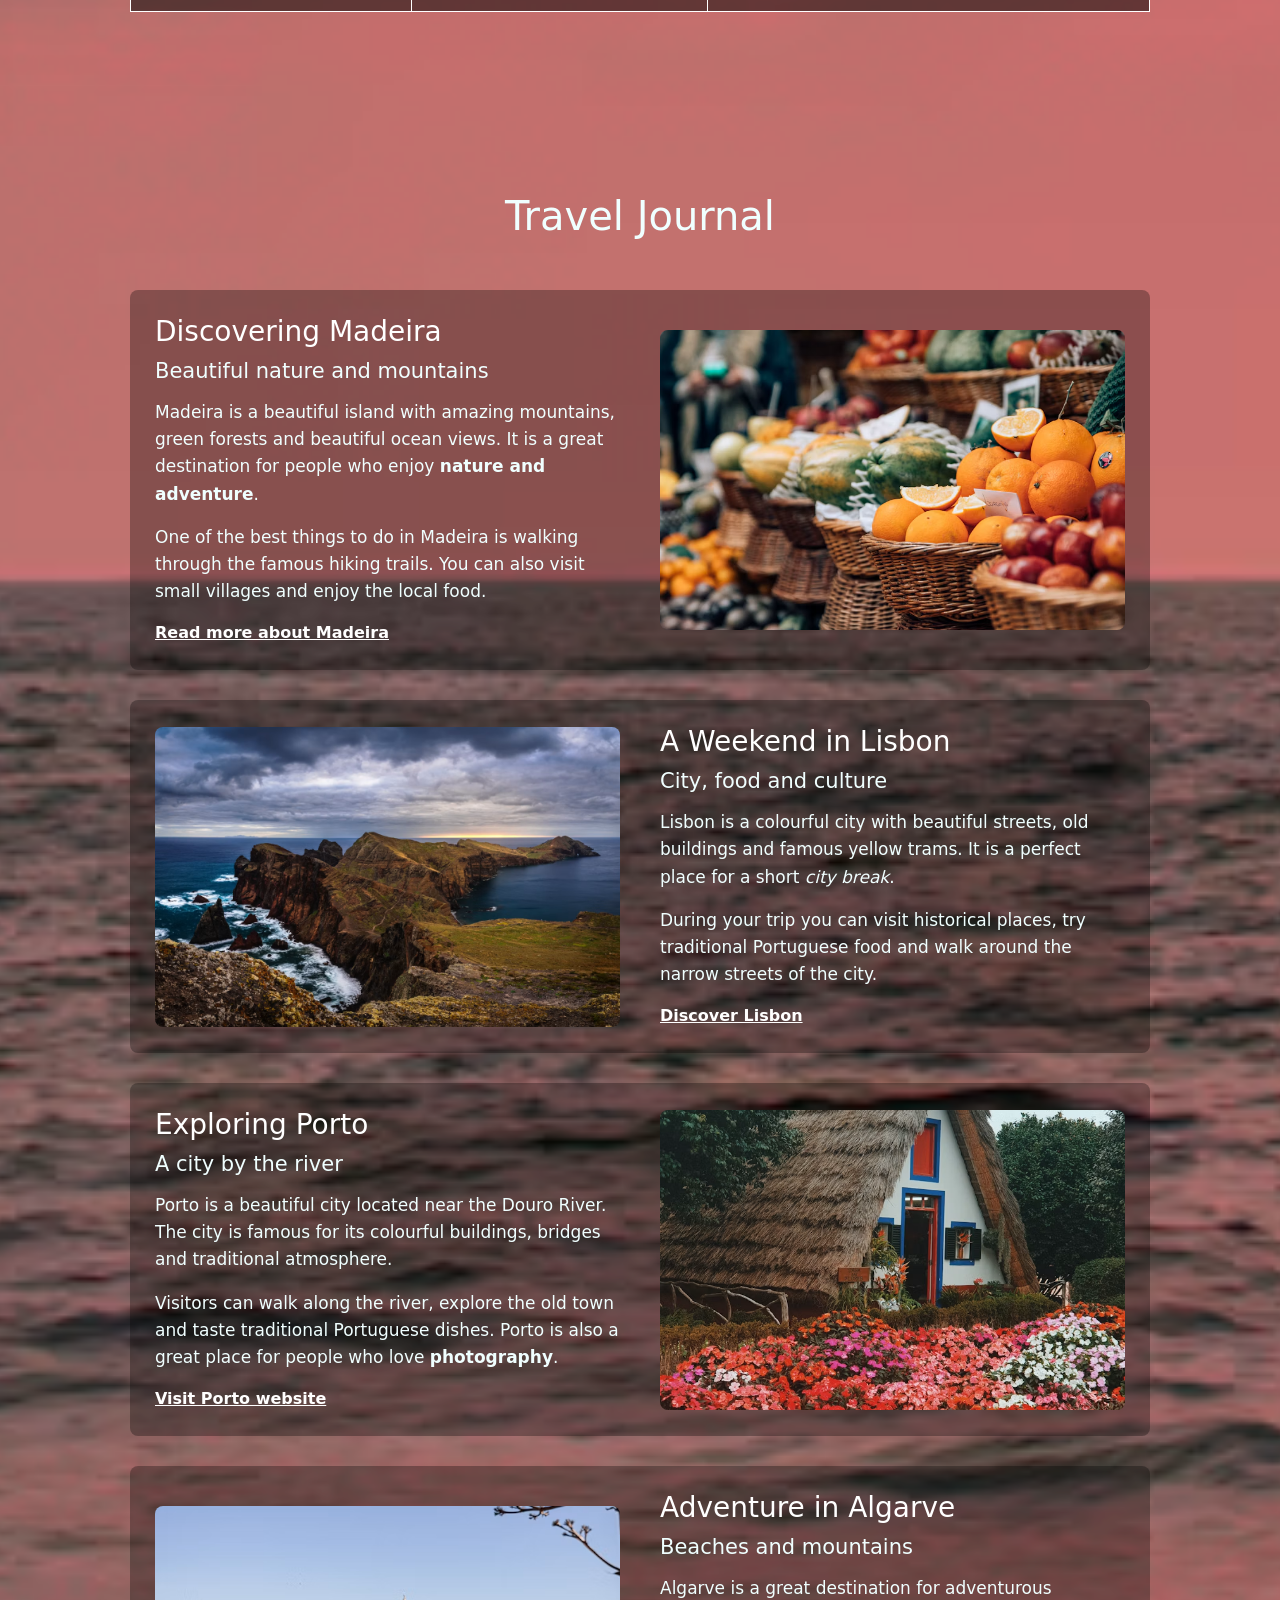
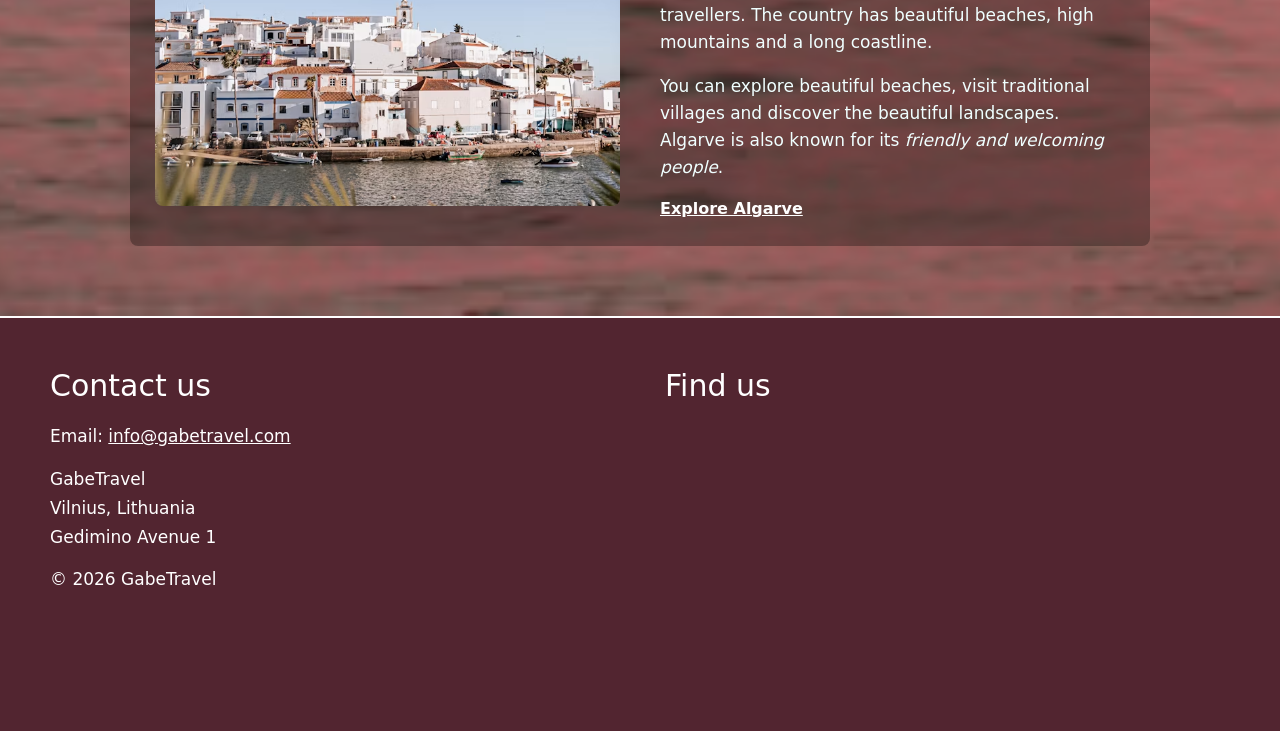
==== commit 501d8cef: "baigtas puslapis" ====
--- a/index.html
+++ b/index.html
@@ -1,14 +1,13 @@
 <!DOCTYPE html>
 <html lang="en">
+
 <head>
     <meta charset="UTF-8">
     <meta name="viewport" content="width=device-width, initial-scale=1.0">
     <title>Document</title>
     <link rel="stylesheet" href="style.css">
-    <link href="https://cdn.jsdelivr.net/npm/bootstrap@5.3.8/dist/css/bootstrap.min.css"
-        rel="stylesheet"
-        integrity="sha384-sRIl4kxILFvY47J16cr9ZwB07vP4J8+LH7qKQnuqkuIAvNWLzeN8tE5YBujZqJLB"
-        crossorigin="anonymous">
+    <link href="https://cdn.jsdelivr.net/npm/bootstrap@5.3.8/dist/css/bootstrap.min.css" rel="stylesheet"
+        integrity="sha384-sRIl4kxILFvY47J16cr9ZwB07vP4J8+LH7qKQnuqkuIAvNWLzeN8tE5YBujZqJLB" crossorigin="anonymous">
 </head>
 
 <body>
@@ -24,27 +23,20 @@
 
     <nav class="navigation">
         <a href="index.html">
-            <img src="images/TravelLogo.png"
-                alt="Logotipas GabeTravel"
-                class="logotipas">
+            <img src="images/TravelLogo.png" alt="Logotipas GabeTravel" class="logotipas">
         </a>
-
-        <a href="#">Gabe recomendations</a>
-        <a href="#">Vacations</a>
+        <a href="#Recommendations">Recommendations</a>
+        <a href="#TravelJournal">TravelJournal</a>
         <a href="#">Holidays</a>
-        <a href="#">BusTrips</a>
+        <a href="#AutoRent">AutoRent</a>
         <a href="#">Egsotic</a>
-        <a href="#">Adventure</a>
+        <a href="travelReguest.html">Travel request</a>
         <a href="login.html">LOG IN</a>
-
-        <svg xmlns="http://www.w3.org/2000/svg"
-            width="16"
-            height="16"
-            fill="white"
-            class="bi bi-search"
+        <svg xmlns="http://www.w3.org/2000/svg" width="16" height="16" fill="white" class="bi bi-search"
             viewBox="0 0 16 16">
 
-            <path d="M11.742 10.344a6.5 6.5 0 1 0-1.397 1.398h-.001q.044.06.098.115l3.85 3.85a1 1 0 0 0 1.415-1.414l-3.85-3.85a1 1 0 0 0-.115-.1zM12 6.5a5.5 5.5 0 1 1-11 0 5.5 5.5 0 0 1 11 0" />
+            <path
+                d="M11.742 10.344a6.5 6.5 0 1 0-1.397 1.398h-.001q.044.06.098.115l3.85 3.85a1 1 0 0 0 1.415-1.414l-3.85-3.85a1 1 0 0 0-.115-.1zM12 6.5a5.5 5.5 0 1 1-11 0 5.5 5.5 0 0 1 11 0" />
         </svg>
     </nav>
     <main>
@@ -57,6 +49,7 @@
             </p>
         </div>
 
+
         <!-- DESTINATIONS -->
         <div class="destinations">
             <!-- MADEIRA -->
@@ -65,31 +58,32 @@
                     <img src="images/madeira.jpg" alt="Madeira">
                     <p class="pic_text">MADEIRA</p>
                 </div>
-                <button type="button" class="btn btn-light">
-                    920$
-                </button>
-            </div>
+                <button type="button" class="btn btn-light">920$</button>
+                <p class="description">
+                    The archipelago of Madeira is located on the European continent, in the Atlantic Ocean. Coordinates:
+                    32° 42' N 17° W
+                </p>
+            </div>
+
 
             <!-- LISBON -->
             <div class="pic">
                 <div class="image_box">
-                    <iframe
-                        src="https://www.youtube.com/embed/IelAh8CFAQM?si=Nivi1lLhihFVBzq_"
-                        title="YouTube video player"
-                        frameborder="0"
+                    <iframe src="https://www.youtube.com/embed/IelAh8CFAQM?si=Nivi1lLhihFVBzq_"
+                        title="YouTube video player" frameborder="0"
                         allow="accelerometer; autoplay; clipboard-write; encrypted-media; gyroscope; picture-in-picture; web-share"
-                        referrerpolicy="strict-origin-when-cross-origin"
-                        allowfullscreen>
+                        referrerpolicy="strict-origin-when-cross-origin" allowfullscreen>
                     </iframe>
 
-                    <p class="pic_text">
-                        LISBON
-                    </p>
-                </div>
-                <button type="button" class="btn btn-light">
-                    540$
-                </button>
-            </div>
+                    <p class="pic_text">LISBON</p>
+                </div>
+                <button type="button" class="btn btn-light">540$</button>
+                <p class="description">
+                    Air transport is the most common way to reach the archipelago. Between the islands of Madeira and
+                    Porto Santo you can travel either by plane or boat.
+                </p>
+            </div>
+
 
             <!-- PORTO -->
             <div class="pic">
@@ -97,238 +91,226 @@
                     <img src="images/portugal.jpg" alt="Porto">
                     <p class="pic_text">PORTO</p>
                 </div>
-                <button type="button" class="btn btn-light">
-                    820$
-                </button>
-            </div>
-        </div>
-
-        <div class="recomendations">
+                <button type="button" class="btn btn-light">820$</button>
+                <p class="description">
+                    To get around the archipelago you can rent a car or a motorbike, but you can also use the vast
+                    network of urban buses or tourist buses.
+                </p>
+            </div>
+        </div>
+
+
+        <div id="Recommendations" class="recomendations">
             <h2>Recommendations for travelers</h2>
-                <div class="recomendations_content">
-                    <div class="recomendations_text">
-                        <p>
-                            Panama's out-of-the-way archipelago has stayed slow-paced
-                            even as it's grown into a hangout for backpackers making
-                            their way around Central America. It is a prime location
-                            to de-stress and work on your tan, but there's plenty to
-                            discover away from the beaches and hammocks. Expect water
-                            sports, wildlife and an inspired culinary scene.
-                        </p>
-                        <p>
-                            With spectacular desert landscapes, soaring mountains
-                            and a long coastline, Oman is a joy for adventurous
-                            travelers. But the most memorable part of a trip here
-                            is meeting the hospitable Omani people.
-                        /p>
+            <div class="recomendations_content">
+                <div class="recomendations_text">
+                    <p>
+                        Panama's out-of-the-way archipelago has stayed slow-paced
+                        even as it's grown into a hangout for backpackers making
+                        their way around Central America. It is a prime location
+                        to de-stress and work on your tan, but there's plenty to
+                        discover away from the beaches and hammocks. Expect water
+                        sports, wildlife and an inspired culinary scene.
+                    </p>
+                    <p>
+                        With spectacular desert landscapes, soaring mountains
+                        and a long coastline, Oman is a joy for adventurous
+                        travelers. But the most memorable part of a trip here
+                        is meeting the hospitable Omani people.
+                    </p>
 
                     <h3>Things to do before travelling</h3>
-                        <ol>
-                            <li>Check your passport and travel documents.</li>
-                            <li>Plan your accommodation in advance.</li>
-                            <li>Check the weather at your destination.</li>
-                            <li>Make a list of places you want to visit.</li>
-                        </ol>
+                    <ol>
+                        <li>Check your passport and travel documents.</li>
+                        <li>Plan your accommodation in advance.</li>
+                        <li>Check the weather at your destination.</li>
+                        <li>Make a list of places you want to visit.</li>
+                    </ol>
 
                     <h3>What to pack</h3>
-                        <ul>
-                            <li>Comfortable clothes and shoes</li>
-                            <li>Sunglasses and sunscreen</li>
-                            <li>Phone charger and power bank</li>
-                            <li>Travel documents</li>
-                        </ul>
-                    </div>
+                    <ul>
+                        <li>Comfortable clothes and shoes</li>
+                        <li>Sunglasses and sunscreen</li>
+                        <li>Phone charger and power bank</li>
+                        <li>Travel documents</li>
+                    </ul>
+                </div>
                 <img src="images/lisbon.jpg" alt="Lisbon">
             </div>
         </div>
 
-     <!-- AUTO RENTALS -->
-<div class="autorent">
-    <div class="autorent_text">
-        <h2>Auto Rentals</h2>
-            <p>
-                We recommend compact or mid-sized cars because they are
-                much easier to maneuver through narrow country lanes and
-                tight parking spaces in historic towns. If you plan on
-                visiting the Scottish Highlands, a slightly larger vehicle
-                with more power is helpful for navigating steeper hills
-                and winding roads.
-            </p>
-        </div>
-
-    <!-- AUTOfoto -->
-    <div class="autorent_image">
-        <img class="rentimg"
-            src="images/carr.jpg"
-            alt="Toyota Corolla">
-
-        <img class="rentimg"
-            src="images/car2.jpg"
-            alt="BMW 3 Series">
-
-        <img class="rentimg"
-            src="images/car 3.jpg"
-            alt="Volkswagen Golf">
-    </div>
-
-
-    <!-- Tables-->
-    <div class="car_table">
-        <h3>Car rental prices</h3>
-            <table>
-                <thead>
-                    <tr>
-                        <th>Car brand</th>
-                        <th>Car photo</th>
-                        <th>Rental period and price</th>
-                    </tr>
-                </thead>
-                <tbody>
-                    <tr>
-                        <td>Toyota Corolla</td>
-                        <td>
-                            <img src="images/car4.avif"
-                            alt="Toyota Corolla">
-                        </td>
-                        <td>
-                            1 day - €35<br>
-                            3 days - €90
-                        </td>
-                    </tr>
-                    <tr>
-                        <td>BMW 3 Series</td>
-                    <td>
-                        <img src="images/car2.avif"
-                            alt="BMW 3 Series">
-                    </td>
-                    <td>
-                        1 day - €55<br>
-                        3 days - €145
-                    </td>
-                </tr>
-                <tr>
-                    <td>Volkswagen Golf</td>
-                    <td>
-                        <img src="images/car1.jpg"
-                            alt="Volkswagen Golf">
-                    </td>
-                    <td>
-                        1 day - €40<br>
-                        3 days - €105
-                    </td>
-                </tr>
-            </tbody>
-        </table>
-    </div>
-</div>
-
-<!-- journaltrvl -->
-<section class="travel_journal">
-    <h2>Travel Journal</h2>
-    <!-- ART1 -->
-    <article class="journal_article">
-
-        <div class="journal_text">
-            <h3>Discovering Madeira</h3>
-            <h4>Beautiful nature and mountains</h4>
-            <p>
-                Madeira is a beautiful island with amazing mountains,
-                green forests and beautiful ocean views. It is a great
-                destination for people who enjoy <strong>nature and adventure</strong>.
-            </p>
-            <p>
-                One of the best things to do in Madeira is walking through
-                the famous hiking trails. You can also visit small villages
-                and enjoy the local food.
-            </p>
-            <a href="https://visitmadeira.com/" target="_blank">
-                Read more about Madeira
-            </a>
-        </div>
-        <img src="images/MADR4.avif" alt="Madeira">
-    </article>
-
-
-    <!-- ART2 -->
-    <article class="journal_article">
-        <div class="journal_text">
-            <h3>A Weekend in Lisbon</h3>
-            <h4>City, food and culture</h4>
-            <p>
-                Lisbon is a colourful city with beautiful streets,
-                old buildings and famous yellow trams. It is a perfect
-                place for a short <em>city break</em>.
-            </p>
-            <p>
-                During your trip you can visit historical places,
-                try traditional Portuguese food and walk around
-                the narrow streets of the city.
-            </p>
-            <a href="https://www.visitlisboa.com/" target="_blank">
-                Discover Lisbon
-            </a>
-        </div>
-        <img src="images/MADR3.avif" alt="Lisbon">
-    </article>
-
-
-    <!-- ART3 -->
-    <article class="journal_article">
-        <div class="journal_text">
-            <h3>Exploring Porto</h3>
-            <h4>A city by the river</h4>
-            <p>
-                Porto is a beautiful city located near the Douro River.
-                The city is famous for its colourful buildings,
-                bridges and traditional atmosphere.
-            </p>
-            <p>
-                Visitors can walk along the river, explore the old town
-                and taste traditional Portuguese dishes. Porto is also
-                a great place for people who love <strong>photography</strong>.
-            </p>
-            <a href="https://visitporto.travel/" target="_blank">
-                Visit Porto website
-            </a>
-        </div>
-        <img src="images/MADR2.avif" alt="Porto">
-    </article>
-
-
-    <!-- ART4 -->
-    <article class="journal_article">
-        <div class="journal_text">
-            <h3>Adventure in Algarve</h3>
-            <h4>Beaches and mountains</h4>
-            <p>
-                Algarve is a great destination for adventurous travellers.
-                The country has beautiful beaches, high mountains
-                and a long coastline.
-            </p>
-            <p>
-                You can explore beautiful beaches, visit traditional villages
-                and discover the beautiful landscapes. Algarve is also known
-                for its <em>friendly and welcoming people</em>.
-            </p>
-            <a href="https://www.visitportugal.com/" target="_blank">
-                Explore Algarve
-            </a>
-        </div>
-        <img src="images/algav.jpg" alt="Algarve">
-    </article>
-</section>
-</main>
-    <script
-        src="https://cdn.jsdelivr.net/npm/@popperjs/core@2.11.8/dist/umd/popper.min.js"
-        integrity="sha384-I7E8VVD/ismYTF4hNIPjVp/Zjvgyol6VFvRkX/vR+Vc4jQkC+hVqc2pM8ODewa9r"
-        crossorigin="anonymous">
-    </script>
-
-    <script
-        src="https://cdn.jsdelivr.net/npm/bootstrap@5.3.8/dist/js/bootstrap.min.js"
-        integrity="sha384-G/EV+4j2dNv+tEPo3++6LCgdCROaejBqfUeNjuKAiuXbjrxilcCdDz6ZAVfHWe1Y"
-        crossorigin="anonymous">
-    </script>
+        <!-- AUTOrent -->
+        <div id="AutoRent" class="AutoRent" >
+            <div class="autorent_text">
+                <h2>Auto Rentals</h2>
+                <p>
+                    We recommend compact or mid-sized cars because they are
+                    much easier to maneuver through narrow country lanes and
+                    tight parking spaces in historic towns. If you plan on
+                    visiting the Scottish Highlands, a slightly larger vehicle
+                    with more power is helpful for navigating steeper hills
+                    and winding roads.
+                </p>
+            </div>
+
+            <!-- AUTOfoto -->
+            <div class="autorent_image">
+                <img class="rentimg" src="images/carr.jpg" alt="Toyota Corolla">
+                <img class="rentimg" src="images/car2.jpg" alt="BMW 3 Series">
+                <img class="rentimg" src="images/car 3.jpg" alt="Volkswagen Golf">
+            </div>
+
+
+            <!-- Tables-->
+            <div class="car_table">
+                <h3>Car rental prices</h3>
+                <table>
+                    <thead>
+                        <tr>
+                            <th>Car brand</th>
+                            <th>Car photo</th>
+                            <th>Rental period and price</th>
+                        </tr>
+                    </thead>
+                    <tbody>
+                        <tr>
+                            <td>Toyota Corolla</td>
+                            <td>
+                                <img src="images/car4.avif" alt="Toyota Corolla">
+                            </td>
+                            <td>
+                                1 day - €35<br>
+                                3 days - €90
+                            </td>
+                        </tr>
+                        <tr>
+                            <td>BMW 3 Series</td>
+                            <td>
+                                <img src="images/car2.avif" alt="BMW 3 Series">
+                            </td>
+                            <td>
+                                1 day - €55<br>
+                                3 days - €145
+                            </td>
+                        </tr>
+                        <tr>
+                            <td>Volkswagen Golf</td>
+                            <td>
+                                <img src="images/car1.jpg" alt="Volkswagen Golf">
+                            </td>
+                            <td>
+                                1 day - €40<br>
+                                3 days - €105
+                            </td>
+                        </tr>
+                    </tbody>
+                </table>
+            </div>
+        </div>
+
+        <!-- journaltrvl -->
+        <section id="TravelJournal" class="travel_journal">
+            <h2>Travel Journal</h2>
+            <!-- ART1 -->
+            <article class="journal_article">
+                <div class="journal_text">
+                    <h3>Discovering Madeira</h3>
+                    <h4>Beautiful nature and mountains</h4>
+                    <p>
+                        Madeira is a beautiful island with amazing mountains,
+                        green forests and beautiful ocean views. It is a great
+                        destination for people who enjoy <strong>nature and adventure</strong>.
+                    </p>
+                    <p>
+                        One of the best things to do in Madeira is walking through
+                        the famous hiking trails. You can also visit small villages
+                        and enjoy the local food.
+                    </p>
+                    <a href="https://visitmadeira.com/" target="_blank">
+                        Read more about Madeira
+                    </a>
+                </div>
+                <img src="images/MADR4.avif" alt="Madeira">
+            </article>
+
+
+            <!-- ART2 -->
+            <article class="journal_article">
+                <div class="journal_text">
+                    <h3>A Weekend in Lisbon</h3>
+                    <h4>City, food and culture</h4>
+                    <p>
+                        Lisbon is a colourful city with beautiful streets,
+                        old buildings and famous yellow trams. It is a perfect
+                        place for a short <em>city break</em>.
+                    </p>
+                    <p>
+                        During your trip you can visit historical places,
+                        try traditional Portuguese food and walk around
+                        the narrow streets of the city.
+                    </p>
+                    <a href="https://www.visitlisboa.com/" target="_blank">
+                        Discover Lisbon
+                    </a>
+                </div>
+                <img src="images/MADR3.avif" alt="Lisbon">
+            </article>
+
+
+            <!-- ART3 -->
+            <article class="journal_article">
+                <div class="journal_text">
+                    <h3>Exploring Porto</h3>
+                    <h4>A city by the river</h4>
+                    <p>
+                        Porto is a beautiful city located near the Douro River.
+                        The city is famous for its colourful buildings,
+                        bridges and traditional atmosphere.
+                    </p>
+                    <p>
+                        Visitors can walk along the river, explore the old town
+                        and taste traditional Portuguese dishes. Porto is also
+                        a great place for people who love <strong>photography</strong>.
+                    </p>
+                    <a href="https://visitporto.travel/" target="_blank">
+                        Visit Porto website
+                    </a>
+                </div>
+                <img src="images/MADR2.avif" alt="Porto">
+            </article>
+
+
+            <!-- ART4 -->
+            <article class="journal_article">
+                <div class="journal_text">
+                    <h3>Adventure in Algarve</h3>
+                    <h4>Beaches and mountains</h4>
+                    <p>
+                        Algarve is a great destination for adventurous travellers.
+                        The country has beautiful beaches, high mountains
+                        and a long coastline.
+                    </p>
+                    <p>
+                        You can explore beautiful beaches, visit traditional villages
+                        and discover the beautiful landscapes. Algarve is also known
+                        for its <em>friendly and welcoming people</em>.
+                    </p>
+                    <a href="https://www.visitportugal.com/" target="_blank">
+                        Explore Algarve
+                    </a>
+                </div>
+                <img src="images/algav.jpg" alt="Algarve">
+            </article>
+        </section>
+    </main>
+
+    <script src="https://cdn.jsdelivr.net/npm/@popperjs/core@2.11.8/dist/umd/popper.min.js"
+        integrity="sha384-I7E8VVD/ismYTF4hNIPjVp/Zjvgyol6VFvRkX/vR+Vc4jQkC+hVqc2pM8ODewa9r" crossorigin="anonymous">
+        </script>
+
+    <script src="https://cdn.jsdelivr.net/npm/bootstrap@5.3.8/dist/js/bootstrap.min.js"
+        integrity="sha384-G/EV+4j2dNv+tEPo3++6LCgdCROaejBqfUeNjuKAiuXbjrxilcCdDz6ZAVfHWe1Y" crossorigin="anonymous">
+        </script>
 
 </body>
 <footer class="footer">
@@ -349,16 +331,10 @@
             &copy; 2026 GabeTravel
         </p>
     </div>
-
     <div class="footer_map">
         <h2>Find us</h2>
-        <iframe
-            src="https://www.google.com/maps?q=Gedimino+Avenue+1,+Vilnius,+Lithuania&output=embed"
-            width="400"
-            height="250"
-            style="border:0;"
-            allowfullscreen=""
-            loading="lazy">
+        <iframe src="https://www.google.com/maps?q=Gedimino+Avenue+1,+Vilnius,+Lithuania&output=embed" width="400"
+            height="250" style="border:0;" allowfullscreen="" loading="lazy">
         </iframe>
     </div>
 </footer>
--- a/style.css
+++ b/style.css
@@ -77,6 +77,10 @@
   color: rgb(121, 23, 99);
 }
 
+.image_box {
+  position: relative;
+}
+
 .destinations {
   position: relative;
   z-index: 2;
@@ -99,16 +103,24 @@
 }
 .destinations .pic_text {
   position: absolute;
-  top: 83%;
+  bottom: 10px;
   left: 50%;
-  transform: translate(-50%, -50%);
+  transform: translateX(-50%);
   color: white;
   font-size: 30px;
   font-weight: bold;
   margin: 0;
+  text-shadow: 2px 2px 5px black;
 }
 .destinations .buttondest {
   color: azure;
+}
+.destinations .description {
+  color: white;
+  font-size: 17px;
+  line-height: 1.5;
+  margin: 15px 0;
+  text-align: center;
 }
 
 .recomendations {
@@ -160,30 +172,30 @@
   border-radius: 8px;
 }
 
-.autorent {
+.AutoRent {
   max-width: 1100px;
   margin: 100px auto 0;
   padding: 40px;
 }
-.autorent .autorent_text {
-  color: azure;
-  text-align: center;
-}
-.autorent .autorent_text h2 {
+.AutoRent .autorent_text {
+  color: azure;
+  text-align: center;
+}
+.AutoRent .autorent_text h2 {
   font-size: 40px;
   margin-bottom: 20px;
 }
-.autorent .autorent_text p {
+.AutoRent .autorent_text p {
   max-width: 900px;
   margin: 0 auto 45px;
   font-size: 18px;
 }
-.autorent .autorent_image {
+.AutoRent .autorent_image {
   display: flex;
   gap: 20px;
   margin-bottom: 60px;
 }
-.autorent .rentimg {
+.AutoRent .rentimg {
   width: 33.33%;
   height: 260px;
   -o-object-fit: cover;
@@ -191,18 +203,18 @@
   border: 3px solid white;
   border-radius: 8px;
 }
-.autorent .car_table h3 {
+.AutoRent .car_table h3 {
   color: azure;
   font-size: 30px;
   text-align: center;
   margin-bottom: 25px;
 }
-.autorent .car_table table {
+.AutoRent .car_table table {
   width: 100%;
   border-collapse: collapse;
   background-color: rgba(0, 0, 0, 0.5);
 }
-.autorent .car_table th {
+.AutoRent .car_table th {
   color: white;
   background-color: rgba(0, 0, 0, 0.5);
   font-size: 18px;
@@ -210,14 +222,14 @@
   text-align: center;
   border: 1px solid white;
 }
-.autorent .car_table td {
+.AutoRent .car_table td {
   color: azure;
   font-size: 17px;
   padding: 15px;
   text-align: center;
   border: 1px solid white;
 }
-.autorent .car_table td img {
+.AutoRent .car_table td img {
   width: 150px;
   height: 100px;
   -o-object-fit: cover;
@@ -281,6 +293,10 @@
 .travel_journal .journal_article:nth-child(3),
 .travel_journal .journal_article:nth-child(5) {
   flex-direction: row-reverse;
+}
+
+.loginbody {
+  background-color: rgb(161, 91, 126);
 }
 
 .login_page {
@@ -292,9 +308,6 @@
   background-position: center;
   border-radius: 10px;
 }
-.login_page .login_page {
-  background-color: aqua;
-}
 .login_page h1 {
   color: white;
   text-align: center;
@@ -320,7 +333,7 @@
 .login_page button {
   padding: 12px;
   margin-top: 10px;
-  background-color: rgb(167, 140, 135);
+  background-color: rgb(161, 91, 126);
   color: black;
   border: none;
   border-radius: 5px;
@@ -398,7 +411,7 @@
 
 .footer {
   display: flex;
-  justify-content: space-between;
+  justify-items: center;
   gap: 50px;
   padding: 50px;
   margin-top: 2px;
@@ -435,4 +448,62 @@
   width: 100%;
   max-width: 400px;
   border-radius: 8px;
+}
+
+.travelRequestOne {
+  width: 700px;
+  margin: 60px auto;
+  padding: 40px;
+  background-color: rgba(0, 0, 0, 0.3);
+  border-radius: 10px;
+}
+.travelRequestOne h1 {
+  color: white;
+  text-align: center;
+  margin-bottom: 30px;
+}
+.travelRequestOne label {
+  color: white;
+  font-size: 18px;
+  display: block;
+  margin-bottom: 8px;
+}
+.travelRequestOne input,
+.travelRequestOne select,
+.travelRequestOne textarea {
+  width: 100%;
+  padding: 10px;
+  margin-bottom: 20px;
+  border: none;
+  border-radius: 5px;
+}
+.travelRequestOne h2 {
+  color: white;
+  font-size: 24px;
+  margin-top: 25px;
+  margin-bottom: 15px;
+}
+.travelRequestOne .checkbox_group label,
+.travelRequestOne .radio_group label {
+  display: block;
+  margin-bottom: 10px;
+}
+.travelRequestOne .checkbox_group input,
+.travelRequestOne .radio_group input {
+  width: auto;
+  margin-right: 8px;
+}
+.travelRequestOne .formButton {
+  display: block;
+  margin: 20px auto 0;
+  padding: 10px 30px;
+  background-color: white;
+  color: black;
+  border: none;
+  border-radius: 5px;
+  font-size: 18px;
+  font-weight: bold;
+}
+.travelRequestOne button:hover {
+  background-color: rgb(26, 128, 119);
 }/*# sourceMappingURL=style.css.map */
